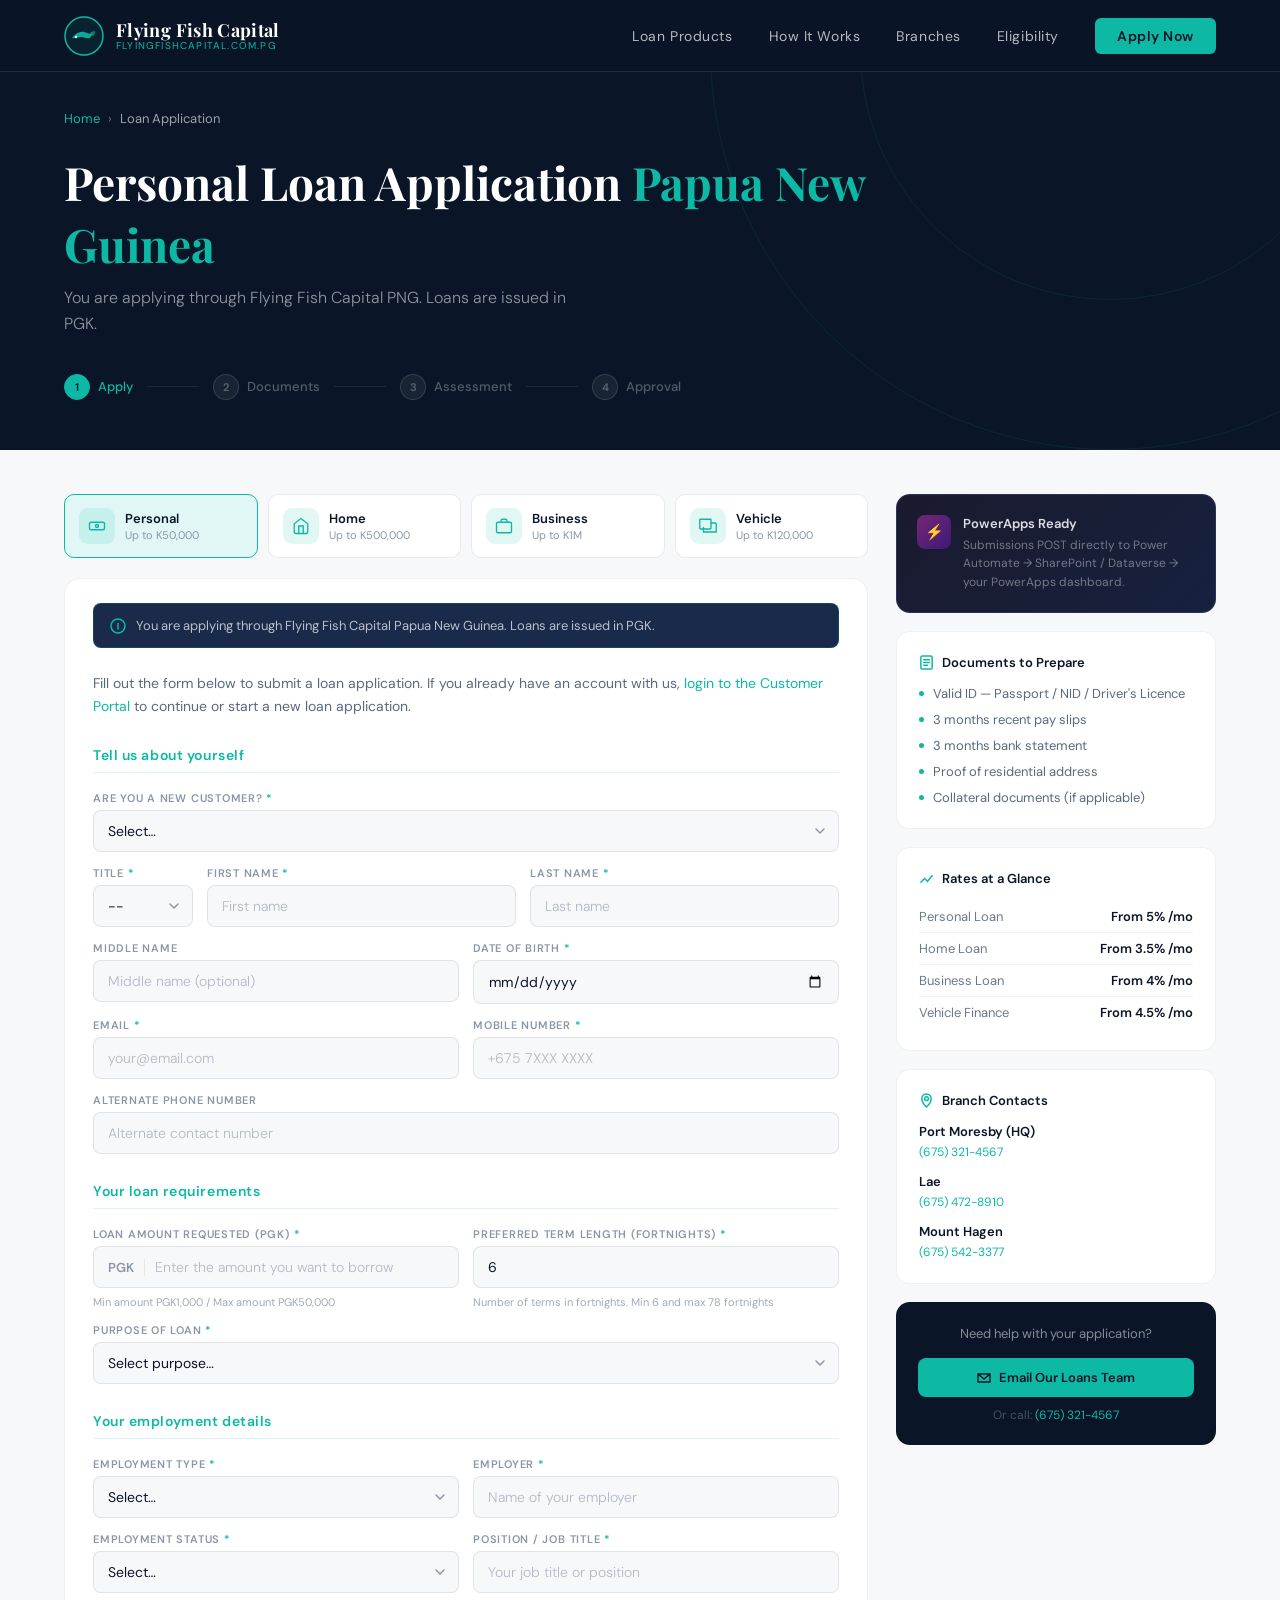
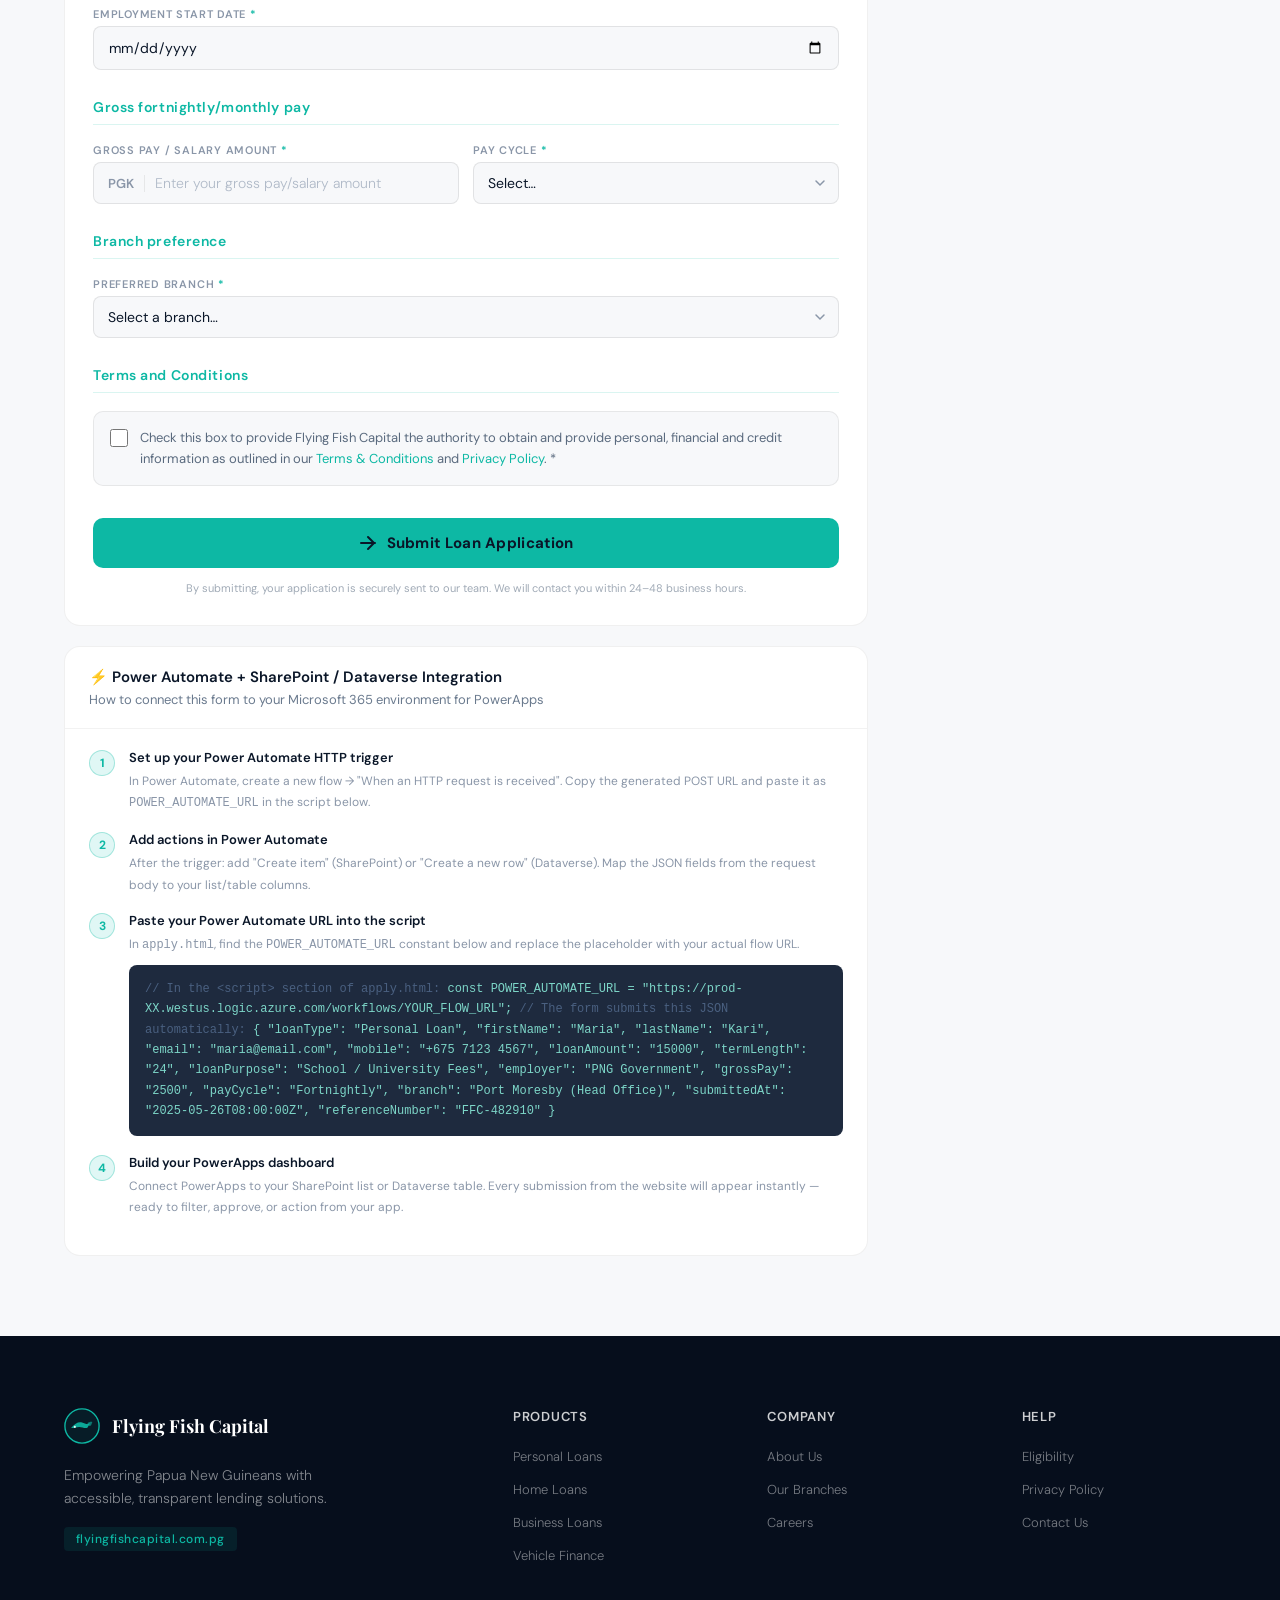
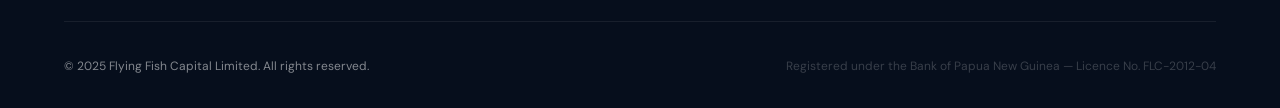
==== apply.html @ 582272f1 "Initial commit" ====
<!DOCTYPE html>
<html lang="en">
<head>
<meta charset="UTF-8">
<meta name="viewport" content="width=device-width, initial-scale=1.0">
<title>Apply for a Loan — Flying Fish Capital</title>
<link rel="preconnect" href="https://fonts.googleapis.com">
<link href="https://fonts.googleapis.com/css2?family=Playfair+Display:wght@400;600;700&family=DM+Sans:wght@300;400;500;600&display=swap" rel="stylesheet">
<link rel="stylesheet" href="styles.css">
<style>
  /* ── APPLY PAGE ── */
  .apply-hero {
    background: var(--navy);
    padding: 110px 5% 50px;
    position: relative; overflow: hidden;
  }
  .apply-hero-circle {
    position: absolute; border-radius: 50%;
    border: 1px solid rgba(13,184,164,0.10);
  }
  .apply-hero-circle:nth-child(1){ width:500px;height:500px;top:-200px;right:-80px; }
  .apply-hero-circle:nth-child(2){ width:800px;height:800px;top:-350px;right:-230px; }
  .apply-hero-inner { position:relative;z-index:2;max-width:860px; }
  .breadcrumb { display:flex;align-items:center;gap:8px;font-size:13px;color:rgba(255,255,255,0.4);margin-bottom:24px; }
  .breadcrumb a { color:var(--teal);text-decoration:none; }
  .apply-hero h1 { font-family:'Playfair Display',serif;font-size:clamp(28px,4vw,46px);font-weight:700;color:#fff;margin-bottom:10px; }
  .apply-hero p  { font-size:16px;font-weight:300;color:rgba(255,255,255,0.55);max-width:520px;line-height:1.65; }

  /* progress bar */
  .progress-bar { display:flex;align-items:center;margin-top:36px;gap:0; }
  .pb-step { display:flex;align-items:center;gap:8px;font-size:13px;font-weight:500;color:rgba(255,255,255,0.3); }
  .pb-step.active { color:var(--teal); }
  .pb-step.done   { color:rgba(255,255,255,0.5); }
  .pb-num { width:26px;height:26px;border-radius:50%;background:rgba(255,255,255,0.06);border:1px solid rgba(255,255,255,0.12);display:flex;align-items:center;justify-content:center;font-size:11px;font-weight:600; }
  .pb-step.active .pb-num { background:var(--teal);border-color:var(--teal);color:var(--navy); }
  .pb-step.done   .pb-num { background:rgba(13,184,164,0.15);border-color:rgba(13,184,164,0.3);color:var(--teal); }
  .pb-line { flex:1;height:1px;background:rgba(255,255,255,0.08);margin:0 14px;max-width:52px; }

  /* ── LAYOUT ── */
  .apply-wrap {
    background:var(--off-white);
    padding:44px 5% 80px;
    display:grid;
    grid-template-columns:1fr 320px;
    gap:28px;
    align-items:start;
  }

  /* ── LOAN TYPE TABS ── */
  .loan-tabs { display:grid;grid-template-columns:repeat(4,1fr);gap:10px;margin-bottom:20px; }
  .loan-tab {
    display:flex;align-items:center;gap:10px;padding:13px 14px;border-radius:10px;
    border:1.5px solid rgba(0,0,0,0.08);background:#fff;cursor:pointer;
    transition:border-color .2s,background .2s;font-family:inherit;text-align:left;
  }
  .loan-tab:hover { border-color:var(--teal);background:var(--teal-pale); }
  .loan-tab.active { border-color:var(--teal);background:var(--teal-pale); }
  .tab-icon { width:36px;height:36px;border-radius:9px;background:rgba(13,184,164,0.12);display:flex;align-items:center;justify-content:center;flex-shrink:0; }
  .tab-icon svg { width:18px;height:18px;color:var(--teal); }
  .tab-label { font-size:13px;font-weight:600;color:var(--navy);display:block; }
  .tab-sub   { font-size:11px;color:#8a96a8;display:block;margin-top:1px; }

  /* ── FORM CARD ── */
  .form-card {
    background:#fff;border-radius:16px;
    border:1px solid rgba(0,0,0,0.06);
    overflow:hidden;
  }

  .info-banner {
    display:flex;align-items:center;gap:10px;
    background:#1a2a4a;
    border:1px solid rgba(13,184,164,0.2);
    border-radius:8px;
    padding:12px 16px;
    font-size:13px;color:rgba(255,255,255,0.7);
    margin:24px 28px 0;
    line-height:1.5;
  }
  .info-banner svg { color:var(--teal);flex-shrink:0;width:16px;height:16px; }

  .form-body { padding:24px 28px 32px; }
  .form-intro { font-size:14px;color:#5a6a7e;line-height:1.65;margin-bottom:28px; }
  .form-intro a { color:var(--teal);text-decoration:none; }

  /* Section headings */
  .form-section-title {
    font-size:14px;font-weight:600;color:var(--teal);
    letter-spacing:0.04em;margin-bottom:18px;padding-bottom:8px;
    border-bottom:1px solid rgba(13,184,164,0.15);
  }

  /* Grid rows */
  .form-row { display:grid;gap:14px;margin-bottom:14px; }
  .col-1 { grid-template-columns:1fr; }
  .col-2 { grid-template-columns:1fr 1fr; }
  .col-3 { grid-template-columns:100px 1fr 1fr; }
  .col-2-1 { grid-template-columns:2fr 1fr; }
  .col-1-2 { grid-template-columns:1fr 2fr; }

  /* Fields */
  .field { display:flex;flex-direction:column;gap:5px; }
  .field label {
    font-size:11px;font-weight:600;color:#8a96a8;
    text-transform:uppercase;letter-spacing:0.07em;
  }
  .field label .req { color:var(--teal); }

  .field input,
  .field select,
  .field textarea {
    font-family:'DM Sans',sans-serif;
    font-size:14px;font-weight:400;color:var(--navy);
    background:#f7f8fa;
    border:1.5px solid rgba(0,0,0,0.09);
    border-radius:8px;
    padding:11px 14px;
    outline:none;
    transition:border-color .2s,background .2s;
    width:100%;
    -webkit-appearance:none;appearance:none;
  }
  .field select {
    background-image:url("data:image/svg+xml,%3Csvg xmlns='http://www.w3.org/2000/svg' width='12' height='12' viewBox='0 0 12 12'%3E%3Cpath d='M2 4l4 4 4-4' stroke='%238a96a8' stroke-width='1.5' fill='none' stroke-linecap='round'/%3E%3C/svg%3E");
    background-repeat:no-repeat;background-position:right 12px center;
    padding-right:32px;
  }
  .field input:focus,
  .field select:focus,
  .field textarea:focus {
    border-color:var(--teal);
    background:#fff;
    box-shadow:0 0 0 3px rgba(13,184,164,0.08);
  }
  .field input::placeholder,
  .field textarea::placeholder { color:#b0bac8;font-weight:300; }
  .field .hint { font-size:11px;color:#a0aab6;margin-top:2px; }

  /* currency prefix */
  .input-prefix {
    display:flex;align-items:center;
    background:#f7f8fa;border:1.5px solid rgba(0,0,0,0.09);border-radius:8px;overflow:hidden;
    transition:border-color .2s;
  }
  .input-prefix:focus-within { border-color:var(--teal);background:#fff;box-shadow:0 0 0 3px rgba(13,184,184,0.08); }
  .prefix-label { padding:0 10px 0 14px;font-size:13px;font-weight:600;color:#8a96a8;white-space:nowrap;border-right:1px solid rgba(0,0,0,0.07); }
  .input-prefix input { border:none;background:transparent;box-shadow:none;padding-left:10px; }
  .input-prefix input:focus { box-shadow:none;background:transparent; }

  /* Checkbox */
  .checkbox-row {
    display:flex;align-items:flex-start;gap:12px;
    padding:16px;background:#f7f8fa;border-radius:10px;
    border:1.5px solid rgba(0,0,0,0.07);
    margin-top:6px;cursor:pointer;
  }
  .checkbox-row input[type=checkbox] {
    width:18px;height:18px;flex-shrink:0;margin-top:1px;
    accent-color:var(--teal);cursor:pointer;
  }
  .checkbox-row span { font-size:13px;color:#5a6a7e;line-height:1.55; }
  .checkbox-row a { color:var(--teal);text-decoration:none; }

  /* Submit */
  .form-footer { padding:0 28px 28px; }
  .submit-btn {
    width:100%;padding:15px;
    background:var(--teal);color:var(--navy);
    font-family:'DM Sans',sans-serif;font-size:15px;font-weight:700;
    border:none;border-radius:10px;cursor:pointer;
    display:flex;align-items:center;justify-content:center;gap:10px;
    transition:background .2s,transform .15s;
    letter-spacing:0.02em;
  }
  .submit-btn:hover { background:var(--teal-light);transform:translateY(-1px); }
  .submit-btn svg { width:18px;height:18px; }
  .submit-btn:disabled { opacity:0.6;cursor:not-allowed;transform:none; }

  .submit-note { font-size:11px;color:#a0aab6;text-align:center;margin-top:12px;line-height:1.55; }

  /* ── SUCCESS STATE ── */
  .success-state {
    display:none;
    padding:56px 28px;
    text-align:center;
  }
  .success-icon {
    width:72px;height:72px;border-radius:50%;
    background:var(--teal-pale);border:2px solid var(--teal);
    display:flex;align-items:center;justify-content:center;
    margin:0 auto 24px;
  }
  .success-icon svg { width:32px;height:32px;color:var(--teal); }
  .success-state h3 { font-family:'Playfair Display',serif;font-size:26px;font-weight:700;color:var(--navy);margin-bottom:12px; }
  .success-state p  { font-size:15px;color:#6a7a8e;line-height:1.65;max-width:400px;margin:0 auto 28px; }
  .success-ref { background:var(--off-white);border-radius:10px;padding:14px 20px;font-size:13px;color:#5a6a7e;margin-bottom:28px; }
  .success-ref strong { color:var(--navy); }

  /* ── LOADING OVERLAY ── */
  .loading-overlay {
    display:none;position:fixed;inset:0;
    background:rgba(10,22,40,0.6);
    z-index:999;
    align-items:center;justify-content:center;
    flex-direction:column;gap:16px;
  }
  .loading-overlay.active { display:flex; }
  .spinner {
    width:48px;height:48px;border-radius:50%;
    border:3px solid rgba(255,255,255,0.1);
    border-top-color:var(--teal);
    animation:spin .8s linear infinite;
  }
  @keyframes spin { to { transform:rotate(360deg); } }
  .loading-overlay p { color:#fff;font-size:15px;font-weight:400; }

  /* ── SIDEBAR ── */
  .sidebar { display:flex;flex-direction:column;gap:18px; }
  .sc { background:#fff;border-radius:14px;padding:22px;border:1px solid rgba(0,0,0,0.06); }
  .sc h3 { font-size:13px;font-weight:600;color:var(--navy);margin-bottom:14px;display:flex;align-items:center;gap:8px; }
  .sc h3 svg { width:15px;height:15px;color:var(--teal); }
  .sc ul { list-style:none;display:flex;flex-direction:column;gap:9px; }
  .sc ul li { display:flex;align-items:center;gap:9px;font-size:13px;color:#5a6a7e; }
  .sc ul li::before { content:'';width:5px;height:5px;border-radius:50%;background:var(--teal);flex-shrink:0; }
  .rate-row { display:flex;justify-content:space-between;align-items:center;padding:7px 0;border-bottom:1px solid rgba(0,0,0,0.05);font-size:13px; }
  .rate-row:last-child { border-bottom:none; }
  .rate-row span:first-child { color:#6a7a8e; }
  .rate-row span:last-child  { font-weight:600;color:var(--navy); }
  .pa-box { background:linear-gradient(135deg,#1a1a2e,#16213e);border:1px solid rgba(98,100,167,0.3);border-radius:14px;padding:20px;display:flex;gap:12px;align-items:flex-start; }
  .pa-icon { width:34px;height:34px;border-radius:8px;background:linear-gradient(135deg,#742774,#3d1a78);display:flex;align-items:center;justify-content:center;font-size:15px;flex-shrink:0; }
  .pa-box h4 { font-size:13px;font-weight:600;color:rgba(255,255,255,0.85);margin-bottom:4px; }
  .pa-box p  { font-size:12px;color:rgba(255,255,255,0.4);line-height:1.55; }
  .sc-cta { background:var(--navy);border-radius:14px;padding:22px;text-align:center; }
  .sc-cta p { font-size:13px;color:rgba(255,255,255,0.5);line-height:1.6;margin-bottom:14px; }
  .sc-cta a.btn { display:flex;align-items:center;justify-content:center;gap:8px;background:var(--teal);color:var(--navy);font-size:13px;font-weight:600;padding:11px 20px;border-radius:8px;text-decoration:none;transition:background .2s; }
  .sc-cta a.btn:hover { background:var(--teal-light); }
  .sc-cta small { font-size:12px;color:rgba(255,255,255,0.25);margin-top:10px;display:block; }
  .sc-cta small a { color:var(--teal);text-decoration:none; }

  /* ── INTEGRATION DOCS ── */
  .integration-card {
    background:#fff;border-radius:16px;border:1px solid rgba(0,0,0,0.06);
    margin-top:20px;overflow:hidden;
  }
  .integration-header { padding:20px 24px;border-bottom:1px solid rgba(0,0,0,0.05); }
  .integration-header h3 { font-size:15px;font-weight:600;color:var(--navy);margin-bottom:4px; }
  .integration-header p  { font-size:13px;color:#6a7a8e; }
  .integration-body { padding:20px 24px; }
  .integration-step { display:flex;gap:14px;margin-bottom:18px;align-items:flex-start; }
  .int-num { width:26px;height:26px;border-radius:50%;background:var(--teal-pale);border:1px solid rgba(13,184,164,0.3);display:flex;align-items:center;justify-content:center;font-size:12px;font-weight:700;color:var(--teal);flex-shrink:0;margin-top:1px; }
  .int-text strong { font-size:13px;font-weight:600;color:var(--navy);display:block;margin-bottom:3px; }
  .int-text span  { font-size:12px;color:#8a96a8;line-height:1.55; }
  .code-block { background:#1e2a3e;border-radius:8px;padding:14px 16px;font-family:monospace;font-size:12px;color:#7dd6c8;margin-top:10px;line-height:1.7;overflow-x:auto; }
  .code-block .comment { color:#4a6080; }

  @media(max-width:960px){
    .apply-wrap { grid-template-columns:1fr; }
    .loan-tabs { grid-template-columns:repeat(2,1fr); }
  }
  @media(max-width:600px){
    .loan-tabs { grid-template-columns:1fr 1fr; }
    .col-2,.col-3,.col-2-1,.col-1-2 { grid-template-columns:1fr; }
    .form-body { padding:20px 16px 24px; }
    .form-footer { padding:0 16px 20px; }
    .info-banner { margin:16px 16px 0; }
  }
</style>
</head>
<body>

<!-- NAV -->
<nav>
  <a href="index.html" class="nav-logo">
    <div class="logo-icon">
      <svg viewBox="0 0 40 40" fill="none">
        <circle cx="20" cy="20" r="19" stroke="#0db8a4" stroke-width="1.5" fill="rgba(13,184,164,0.08)"/>
        <path d="M8 22c4-5 8-7 12-6 3 .8 6 3 9 1l-3 5c-3 1-6-1-9-1-4 0-7 2-9 1z" fill="#0db8a4" opacity="0.9"/>
        <path d="M26 17c1.5-1.5 4-2 5.5-1.5l-1.5 4L28 20l-2-3z" fill="#0db8a4" opacity="0.6"/>
        <circle cx="12" cy="21" r="1.2" fill="white" opacity="0.9"/>
      </svg>
    </div>
    <div class="logo-text">
      <span class="logo-name">Flying Fish Capital</span>
      <span class="logo-tagline">flyingfishcapital.com.pg</span>
    </div>
  </a>
  <ul class="nav-links">
    <li><a href="index.html#products">Loan Products</a></li>
    <li><a href="index.html#how">How It Works</a></li>
    <li><a href="index.html#branches">Branches</a></li>
    <li><a href="index.html#eligibility">Eligibility</a></li>
    <li><a href="apply.html" class="nav-cta">Apply Now</a></li>
  </ul>
</nav>

<!-- HERO -->
<div class="apply-hero">
  <div class="apply-hero-circle"></div>
  <div class="apply-hero-circle"></div>
  <div class="apply-hero-inner">
    <div class="breadcrumb"><a href="index.html">Home</a><span>›</span><span style="color:rgba(255,255,255,0.6)">Loan Application</span></div>
    <h1>Personal Loan Application <span style="color:var(--teal)">Papua New Guinea</span></h1>
    <p>You are applying through Flying Fish Capital PNG. Loans are issued in PGK.</p>
    <div class="progress-bar">
      <div class="pb-step active"><div class="pb-num">1</div>Apply</div>
      <div class="pb-line"></div>
      <div class="pb-step"><div class="pb-num">2</div>Documents</div>
      <div class="pb-line"></div>
      <div class="pb-step"><div class="pb-num">3</div>Assessment</div>
      <div class="pb-line"></div>
      <div class="pb-step"><div class="pb-num">4</div>Approval</div>
    </div>
  </div>
</div>

<!-- BODY -->
<div class="apply-wrap">

  <!-- MAIN COLUMN -->
  <div>

    <!-- Loan Type Tabs -->
    <div class="loan-tabs">
      <button class="loan-tab active" onclick="switchLoan(this,'personal','Personal Loan Application')">
        <div class="tab-icon"><svg viewBox="0 0 24 24" fill="none" stroke="currentColor" stroke-width="1.8" stroke-linecap="round"><path d="M20 7H4a2 2 0 00-2 2v6a2 2 0 002 2h16a2 2 0 002-2V9a2 2 0 00-2-2z"/><circle cx="12" cy="12" r="2"/></svg></div>
        <div><span class="tab-label">Personal</span><span class="tab-sub">Up to K50,000</span></div>
      </button>
      <button class="loan-tab" onclick="switchLoan(this,'home','Home Loan Application')">
        <div class="tab-icon"><svg viewBox="0 0 24 24" fill="none" stroke="currentColor" stroke-width="1.8" stroke-linecap="round"><path d="M3 9l9-7 9 7v11a2 2 0 01-2 2H5a2 2 0 01-2-2V9z"/><polyline points="9 22 9 12 15 12 15 22"/></svg></div>
        <div><span class="tab-label">Home</span><span class="tab-sub">Up to K500,000</span></div>
      </button>
      <button class="loan-tab" onclick="switchLoan(this,'business','Business Loan Application')">
        <div class="tab-icon"><svg viewBox="0 0 24 24" fill="none" stroke="currentColor" stroke-width="1.8" stroke-linecap="round"><rect x="2" y="7" width="20" height="14" rx="2"/><path d="M16 7V5a2 2 0 00-2-2h-4a2 2 0 00-2 2v2"/></svg></div>
        <div><span class="tab-label">Business</span><span class="tab-sub">Up to K1M</span></div>
      </button>
      <button class="loan-tab" onclick="switchLoan(this,'vehicle','Vehicle Finance Application')">
        <div class="tab-icon"><svg viewBox="0 0 24 24" fill="none" stroke="currentColor" stroke-width="1.8" stroke-linecap="round"><rect x="1" y="3" width="15" height="13" rx="1"/><path d="M16 8h6l1 1v11H6v-6"/></svg></div>
        <div><span class="tab-label">Vehicle</span><span class="tab-sub">Up to K120,000</span></div>
      </button>
    </div>

    <!-- FORM CARD -->
    <div class="form-card">

      <!-- Info banner -->
      <div class="info-banner">
        <svg viewBox="0 0 16 16" fill="none" stroke="currentColor" stroke-width="1.5" stroke-linecap="round"><circle cx="8" cy="8" r="7"/><path d="M8 7v4M8 5.5v.5"/></svg>
        You are applying through Flying Fish Capital Papua New Guinea. Loans are issued in PGK.
      </div>

      <!-- FORM -->
      <form id="loanForm" novalidate>
        <input type="hidden" id="loanType" value="Personal Loan">

        <div class="form-body">
          <p class="form-intro">
            Fill out the form below to submit a loan application. If you already have an account with us, 
            <a href="#">login to the Customer Portal</a> to continue or start a new loan application.
          </p>

          <!-- SECTION 1: About You -->
          <div class="form-section-title">Tell us about yourself</div>

          <div class="form-row col-1" style="margin-bottom:14px">
            <div class="field">
              <label>Are you a new customer? <span class="req">*</span></label>
              <select id="customerType" required>
                <option value="">Select…</option>
                <option>Yes, I am a new customer</option>
                <option>No, I am an existing customer</option>
              </select>
            </div>
          </div>

          <div class="form-row col-3">
            <div class="field">
              <label>Title <span class="req">*</span></label>
              <select id="title" required>
                <option value="">--</option>
                <option>Mr</option><option>Mrs</option><option>Ms</option><option>Dr</option>
              </select>
            </div>
            <div class="field">
              <label>First Name <span class="req">*</span></label>
              <input type="text" id="firstName" placeholder="First name" required>
            </div>
            <div class="field">
              <label>Last Name <span class="req">*</span></label>
              <input type="text" id="lastName" placeholder="Last name" required>
            </div>
          </div>

          <div class="form-row col-2">
            <div class="field">
              <label>Middle Name</label>
              <input type="text" id="middleName" placeholder="Middle name (optional)">
            </div>
            <div class="field">
              <label>Date of Birth <span class="req">*</span></label>
              <input type="date" id="dob" required>
            </div>
          </div>

          <div class="form-row col-2">
            <div class="field">
              <label>Email <span class="req">*</span></label>
              <input type="email" id="email" placeholder="your@email.com" required>
            </div>
            <div class="field">
              <label>Mobile Number <span class="req">*</span></label>
              <input type="tel" id="mobile" placeholder="+675 7XXX XXXX" required>
            </div>
          </div>

          <div class="form-row col-1">
            <div class="field">
              <label>Alternate Phone Number</label>
              <input type="tel" id="altPhone" placeholder="Alternate contact number">
            </div>
          </div>

          <!-- SECTION 2: Loan Requirements -->
          <div class="form-section-title" style="margin-top:28px">Your loan requirements</div>

          <div class="form-row col-2">
            <div class="field">
              <label>Loan Amount Requested (PGK) <span class="req">*</span></label>
              <div class="input-prefix">
                <span class="prefix-label">PGK</span>
                <input type="number" id="loanAmount" placeholder="Enter the amount you want to borrow" required min="1000" max="50000">
              </div>
              <span class="hint" id="amountHint">Min amount PGK1,000 / Max amount PGK50,000</span>
            </div>
            <div class="field">
              <label>Preferred Term Length (Fortnights) <span class="req">*</span></label>
              <input type="number" id="termLength" placeholder="6" value="6" required min="6" max="78">
              <span class="hint">Number of terms in fortnights. Min 6 and max 78 fortnights</span>
            </div>
          </div>

          <div class="form-row col-1">
            <div class="field">
              <label>Purpose of Loan <span class="req">*</span></label>
              <select id="loanPurpose" required>
                <option value="">Select purpose…</option>
                <option>School / University Fees</option>
                <option>Medical Expenses</option>
                <option>Home Improvements / Renovation</option>
                <option>Debt Consolidation</option>
                <option>Vehicle Purchase</option>
                <option>Business Investment</option>
                <option>Travel</option>
                <option>Wedding / Family Event</option>
                <option>Other</option>
              </select>
            </div>
          </div>

          <!-- SECTION 3: Employment -->
          <div class="form-section-title" style="margin-top:28px">Your employment details</div>

          <div class="form-row col-2">
            <div class="field">
              <label>Employment Type <span class="req">*</span></label>
              <select id="empType" required>
                <option value="">Select…</option>
                <option>Public Servant / Government</option>
                <option>Private Sector Employee</option>
                <option>Self-Employed</option>
                <option>Casual / Contract</option>
                <option>Retired</option>
                <option>Other</option>
              </select>
            </div>
            <div class="field">
              <label>Employer <span class="req">*</span></label>
              <input type="text" id="employer" placeholder="Name of your employer" required>
            </div>
          </div>

          <div class="form-row col-2">
            <div class="field">
              <label>Employment Status <span class="req">*</span></label>
              <select id="empStatus" required>
                <option value="">Select…</option>
                <option>Full-Time</option>
                <option>Part-Time</option>
                <option>Casual</option>
                <option>Contract</option>
              </select>
            </div>
            <div class="field">
              <label>Position / Job Title <span class="req">*</span></label>
              <input type="text" id="position" placeholder="Your job title or position" required>
            </div>
          </div>

          <div class="form-row col-1">
            <div class="field">
              <label>Employment Start Date <span class="req">*</span></label>
              <input type="date" id="empStartDate" required>
            </div>
          </div>

          <!-- SECTION 4: Income -->
          <div class="form-section-title" style="margin-top:28px">Gross fortnightly/monthly pay</div>

          <div class="form-row col-2">
            <div class="field">
              <label>Gross Pay / Salary Amount <span class="req">*</span></label>
              <div class="input-prefix">
                <span class="prefix-label">PGK</span>
                <input type="number" id="grossPay" placeholder="Enter your gross pay/salary amount" required>
              </div>
            </div>
            <div class="field">
              <label>Pay Cycle <span class="req">*</span></label>
              <select id="payCycle" required>
                <option value="">Select…</option>
                <option>Fortnightly</option>
                <option>Monthly</option>
                <option>Weekly</option>
              </select>
            </div>
          </div>

          <!-- SECTION 5: Branch -->
          <div class="form-section-title" style="margin-top:28px">Branch preference</div>
          <div class="form-row col-1">
            <div class="field">
              <label>Preferred Branch <span class="req">*</span></label>
              <select id="branch" required>
                <option value="">Select a branch…</option>
                <option>Port Moresby (Head Office)</option>
                <option>Lae</option>
                <option>Mount Hagen</option>
              </select>
            </div>
          </div>

          <!-- SECTION 6: T&C -->
          <div class="form-section-title" style="margin-top:28px">Terms and Conditions</div>
          <label class="checkbox-row">
            <input type="checkbox" id="tcCheck" required>
            <span>
              Check this box to provide Flying Fish Capital the authority to obtain and provide personal, 
              financial and credit information as outlined in our <a href="#" onclick="return false">Terms &amp; Conditions</a> 
              and <a href="#" onclick="return false">Privacy Policy</a>. <span class="req">*</span>
            </span>
          </label>
        </div><!-- /form-body -->

        <!-- Error message -->
        <div id="formError" style="display:none;margin:0 28px 16px;padding:12px 16px;background:#fff0f0;border:1px solid #ffbaba;border-radius:8px;font-size:13px;color:#c0392b;"></div>

        <div class="form-footer">
          <button type="submit" class="submit-btn" id="submitBtn">
            <svg viewBox="0 0 18 18" fill="none" stroke="currentColor" stroke-width="2" stroke-linecap="round"><path d="M2 9h14M9 3l6 6-6 6"/></svg>
            Submit Loan Application
          </button>
          <p class="submit-note">By submitting, your application is securely sent to our team. We will contact you within 24–48 business hours.</p>
        </div>

        <!-- Success state -->
        <div class="success-state" id="successState">
          <div class="success-icon">
            <svg viewBox="0 0 32 32" fill="none" stroke="currentColor" stroke-width="2.5" stroke-linecap="round" stroke-linejoin="round"><path d="M5 16l7 7L27 9"/></svg>
          </div>
          <h3>Application Submitted!</h3>
          <p>Thank you. Your loan application has been received and is being reviewed by our team. We will contact you within 24–48 business hours.</p>
          <div class="success-ref">Reference: <strong id="refNumber">FFC-000000</strong></div>
          <a href="index.html" class="btn-primary" style="display:inline-flex;align-items:center;gap:8px;">
            <svg width="16" height="16" viewBox="0 0 16 16" fill="none"><path d="M10 3H3v10h10V8M8 8L13 3M10 3h3v3" stroke="currentColor" stroke-width="1.6" stroke-linecap="round" stroke-linejoin="round"/></svg>
            Return to Homepage
          </a>
        </div>

      </form>
    </div><!-- /form-card -->

    <!-- INTEGRATION DOCS -->
    <div class="integration-card">
      <div class="integration-header">
        <h3>⚡ Power Automate + SharePoint / Dataverse Integration</h3>
        <p>How to connect this form to your Microsoft 365 environment for PowerApps</p>
      </div>
      <div class="integration-body">
        <div class="integration-step">
          <div class="int-num">1</div>
          <div class="int-text">
            <strong>Set up your Power Automate HTTP trigger</strong>
            <span>In Power Automate, create a new flow → "When an HTTP request is received". Copy the generated POST URL and paste it as <code>POWER_AUTOMATE_URL</code> in the script below.</span>
          </div>
        </div>
        <div class="integration-step">
          <div class="int-num">2</div>
          <div class="int-text">
            <strong>Add actions in Power Automate</strong>
            <span>After the trigger: add "Create item" (SharePoint) or "Create a new row" (Dataverse). Map the JSON fields from the request body to your list/table columns.</span>
          </div>
        </div>
        <div class="integration-step">
          <div class="int-num">3</div>
          <div class="int-text">
            <strong>Paste your Power Automate URL into the script</strong>
            <span>In <code>apply.html</code>, find the <code>POWER_AUTOMATE_URL</code> constant below and replace the placeholder with your actual flow URL.</span>
            <div class="code-block">
<span class="comment">// In the &lt;script&gt; section of apply.html:</span>
const POWER_AUTOMATE_URL = 
  "https://prod-XX.westus.logic.azure.com/workflows/YOUR_FLOW_URL";

<span class="comment">// The form submits this JSON automatically:</span>
{
  "loanType": "Personal Loan",
  "firstName": "Maria",
  "lastName": "Kari",
  "email": "maria@email.com",
  "mobile": "+675 7123 4567",
  "loanAmount": "15000",
  "termLength": "24",
  "loanPurpose": "School / University Fees",
  "employer": "PNG Government",
  "grossPay": "2500",
  "payCycle": "Fortnightly",
  "branch": "Port Moresby (Head Office)",
  "submittedAt": "2025-05-26T08:00:00Z",
  "referenceNumber": "FFC-482910"
}
            </div>
          </div>
        </div>
        <div class="integration-step">
          <div class="int-num">4</div>
          <div class="int-text">
            <strong>Build your PowerApps dashboard</strong>
            <span>Connect PowerApps to your SharePoint list or Dataverse table. Every submission from the website will appear instantly — ready to filter, approve, or action from your app.</span>
          </div>
        </div>
      </div>
    </div>

  </div><!-- /main col -->

  <!-- SIDEBAR -->
  <aside class="sidebar">

    <div class="pa-box">
      <div class="pa-icon">⚡</div>
      <div>
        <h4>PowerApps Ready</h4>
        <p>Submissions POST directly to Power Automate → SharePoint / Dataverse → your PowerApps dashboard.</p>
      </div>
    </div>

    <div class="sc">
      <h3><svg viewBox="0 0 16 16" fill="none" stroke="currentColor" stroke-width="1.6" stroke-linecap="round"><rect x="2" y="1" width="12" height="14" rx="1.5"/><path d="M5 5h6M5 8h6M5 11h4"/></svg>Documents to Prepare</h3>
      <ul>
        <li>Valid ID — Passport / NID / Driver's Licence</li>
        <li>3 months recent pay slips</li>
        <li>3 months bank statement</li>
        <li>Proof of residential address</li>
        <li>Collateral documents (if applicable)</li>
      </ul>
    </div>

    <div class="sc">
      <h3><svg viewBox="0 0 16 16" fill="none" stroke="currentColor" stroke-width="1.6" stroke-linecap="round"><path d="M2 12L6 8l3 3 5-6"/></svg>Rates at a Glance</h3>
      <div class="rate-row"><span>Personal Loan</span><span>From 5% /mo</span></div>
      <div class="rate-row"><span>Home Loan</span><span>From 3.5% /mo</span></div>
      <div class="rate-row"><span>Business Loan</span><span>From 4% /mo</span></div>
      <div class="rate-row"><span>Vehicle Finance</span><span>From 4.5% /mo</span></div>
    </div>

    <div class="sc">
      <h3><svg viewBox="0 0 16 16" fill="none" stroke="currentColor" stroke-width="1.6" stroke-linecap="round"><path d="M8 1C5.24 1 3 3.24 3 6c0 4 5 9 5 9s5-5 5-9c0-2.76-2.24-5-5-5z"/><circle cx="8" cy="6" r="2"/></svg>Branch Contacts</h3>
      <div style="display:flex;flex-direction:column;gap:12px;margin-top:4px">
        <div>
          <div style="font-size:13px;font-weight:600;color:var(--navy)">Port Moresby (HQ)</div>
          <a href="tel:+67532145678" style="font-size:12px;color:var(--teal);text-decoration:none">(675) 321-4567</a>
        </div>
        <div>
          <div style="font-size:13px;font-weight:600;color:var(--navy)">Lae</div>
          <a href="tel:+67547289010" style="font-size:12px;color:var(--teal);text-decoration:none">(675) 472-8910</a>
        </div>
        <div>
          <div style="font-size:13px;font-weight:600;color:var(--navy)">Mount Hagen</div>
          <a href="tel:+67554233770" style="font-size:12px;color:var(--teal);text-decoration:none">(675) 542-3377</a>
        </div>
      </div>
    </div>

    <div class="sc-cta">
      <p>Need help with your application?</p>
      <a href="mailto:loans@flyingfishcapital.com.pg" class="btn">
        <svg width="14" height="14" viewBox="0 0 14 14" fill="none"><path d="M1 3l6 5 6-5M1 3h12v8H1V3z" stroke="currentColor" stroke-width="1.4" stroke-linecap="round" stroke-linejoin="round"/></svg>
        Email Our Loans Team
      </a>
      <small>Or call: <a href="tel:+67532145678">(675) 321-4567</a></small>
    </div>

  </aside>

</div><!-- /apply-wrap -->

<!-- LOADING OVERLAY -->
<div class="loading-overlay" id="loadingOverlay">
  <div class="spinner"></div>
  <p>Submitting your application…</p>
</div>

<!-- FOOTER -->
<footer>
  <div class="footer-top">
    <div class="footer-brand">
      <div style="display:flex;align-items:center;gap:12px">
        <svg width="36" height="36" viewBox="0 0 40 40" fill="none">
          <circle cx="20" cy="20" r="19" stroke="#0db8a4" stroke-width="1.5" fill="rgba(13,184,164,0.08)"/>
          <path d="M8 22c4-5 8-7 12-6 3 .8 6 3 9 1l-3 5c-3 1-6-1-9-1-4 0-7 2-9 1z" fill="#0db8a4" opacity="0.9"/>
          <path d="M26 17c1.5-1.5 4-2 5.5-1.5l-1.5 4L28 20l-2-3z" fill="#0db8a4" opacity="0.6"/>
          <circle cx="12" cy="21" r="1.2" fill="white" opacity="0.9"/>
        </svg>
        <span style="font-family:'Playfair Display',serif;font-size:18px;font-weight:700;color:white">Flying Fish Capital</span>
      </div>
      <p style="font-size:14px;font-weight:300;line-height:1.7;margin-top:20px;max-width:280px;color:rgba(255,255,255,0.5)">Empowering Papua New Guineans with accessible, transparent lending solutions.</p>
      <span class="footer-domain">flyingfishcapital.com.pg</span>
    </div>
    <div class="footer-col"><h4>Products</h4><ul><li><a href="index.html#products">Personal Loans</a></li><li><a href="index.html#products">Home Loans</a></li><li><a href="index.html#products">Business Loans</a></li><li><a href="index.html#products">Vehicle Finance</a></li></ul></div>
    <div class="footer-col"><h4>Company</h4><ul><li><a href="#">About Us</a></li><li><a href="index.html#branches">Our Branches</a></li><li><a href="#">Careers</a></li></ul></div>
    <div class="footer-col"><h4>Help</h4><ul><li><a href="index.html#eligibility">Eligibility</a></li><li><a href="#">Privacy Policy</a></li><li><a href="#">Contact Us</a></li></ul></div>
  </div>
  <div class="footer-bottom">
    <p>© 2025 Flying Fish Capital Limited. All rights reserved.</p>
    <p class="footer-reg">Registered under the Bank of Papua New Guinea — Licence No. FLC-2012-04</p>
  </div>
</footer>

<script>
// ════════════════════════════════════════════════════════════
// POWER AUTOMATE INTEGRATION
// Replace this URL with your actual Power Automate HTTP trigger URL
// Steps: Power Automate → New Flow → "When an HTTP request is received"
//        → Copy the POST URL → paste it below
// ════════════════════════════════════════════════════════════
const POWER_AUTOMATE_URL = "YOUR_POWER_AUTOMATE_HTTP_TRIGGER_URL_HERE";

// Loan type switcher
const loanConfig = {
  personal: { title:"Personal Loan Application", max:50000,  hint:"Min amount PGK1,000 / Max amount PGK50,000" },
  home:     { title:"Home Loan Application",     max:500000, hint:"Min amount PGK5,000 / Max amount PGK500,000" },
  business: { title:"Business Loan Application", max:1000000,hint:"Min amount PGK5,000 / Max amount PGK1,000,000" },
  vehicle:  { title:"Vehicle Finance Application",max:120000, hint:"Min amount PGK2,000 / Max amount PGK120,000" }
};

function switchLoan(btn, type, title) {
  document.querySelectorAll('.loan-tab').forEach(b => b.classList.remove('active'));
  btn.classList.add('active');
  document.getElementById('loanType').value = title;
  document.querySelector('.apply-hero h1').innerHTML =
    title + ' <span style="color:var(--teal)">Papua New Guinea</span>';
  const cfg = loanConfig[type];
  document.getElementById('loanAmount').max = cfg.max;
  document.getElementById('amountHint').textContent = cfg.hint;
}

// Reference number generator
function genRef() {
  return 'FFC-' + Math.floor(100000 + Math.random() * 900000);
}

// Form submit
document.getElementById('loanForm').addEventListener('submit', async function(e) {
  e.preventDefault();

  // Clear errors
  const errEl = document.getElementById('formError');
  errEl.style.display = 'none';

  // Basic validation
  const required = ['customerType','title','firstName','lastName','dob','email',
                    'mobile','loanAmount','termLength','loanPurpose',
                    'empType','employer','empStatus','position','empStartDate',
                    'grossPay','payCycle','branch'];
  let missing = false;
  required.forEach(id => {
    const el = document.getElementById(id);
    if (!el.value.trim()) { el.style.borderColor = '#e74c3c'; missing = true; }
    else el.style.borderColor = '';
  });

  if (!document.getElementById('tcCheck').checked) {
    document.querySelector('.checkbox-row').style.borderColor = '#e74c3c';
    missing = true;
  } else {
    document.querySelector('.checkbox-row').style.borderColor = '';
  }

  if (missing) {
    errEl.textContent = 'Please fill in all required fields before submitting.';
    errEl.style.display = 'block';
    errEl.scrollIntoView({ behavior:'smooth', block:'center' });
    return;
  }

  const refNumber = genRef();

  // Build payload — this is what flows into SharePoint / Dataverse
  const payload = {
    referenceNumber:  refNumber,
    loanType:         document.getElementById('loanType').value,
    customerType:     document.getElementById('customerType').value,
    title:            document.getElementById('title').value,
    firstName:        document.getElementById('firstName').value,
    lastName:         document.getElementById('lastName').value,
    middleName:       document.getElementById('middleName').value,
    dateOfBirth:      document.getElementById('dob').value,
    email:            document.getElementById('email').value,
    mobile:           document.getElementById('mobile').value,
    altPhone:         document.getElementById('altPhone').value,
    loanAmount:       document.getElementById('loanAmount').value,
    termFortnights:   document.getElementById('termLength').value,
    loanPurpose:      document.getElementById('loanPurpose').value,
    employmentType:   document.getElementById('empType').value,
    employer:         document.getElementById('employer').value,
    employmentStatus: document.getElementById('empStatus').value,
    position:         document.getElementById('position').value,
    empStartDate:     document.getElementById('empStartDate').value,
    grossPay:         document.getElementById('grossPay').value,
    payCycle:         document.getElementById('payCycle').value,
    branch:           document.getElementById('branch').value,
    status:           "New Application",
    submittedAt:      new Date().toISOString()
  };

  // Show loading
  document.getElementById('loadingOverlay').classList.add('active');
  document.getElementById('submitBtn').disabled = true;

  try {
    // POST to Power Automate (if URL is configured)
    if (POWER_AUTOMATE_URL !== "YOUR_POWER_AUTOMATE_HTTP_TRIGGER_URL_HERE") {
      await fetch(POWER_AUTOMATE_URL, {
        method: 'POST',
        headers: { 'Content-Type': 'application/json' },
        body: JSON.stringify(payload)
      });
    } else {
      // Demo mode — simulate network delay
      await new Promise(r => setTimeout(r, 1800));
      console.log('Demo mode — payload that would be sent:', payload);
    }

    // Show success
    document.getElementById('loadingOverlay').classList.remove('active');
    document.getElementById('refNumber').textContent = refNumber;
    document.getElementById('loanForm').querySelector('.info-banner').style.display = 'none';
    document.getElementById('loanForm').querySelector('.form-body').style.display = 'none';
    document.getElementById('loanForm').querySelector('.form-footer').style.display = 'none';
    document.getElementById('formError').style.display = 'none';
    document.getElementById('successState').style.display = 'block';
    window.scrollTo({ top: 0, behavior: 'smooth' });

  } catch (err) {
    document.getElementById('loadingOverlay').classList.remove('active');
    document.getElementById('submitBtn').disabled = false;
    errEl.textContent = 'There was a problem submitting your application. Please try again or call us directly.';
    errEl.style.display = 'block';
    console.error(err);
  }
});
</script>
</body>
</html>
---- styles.css ----
*, *::before, *::after { box-sizing: border-box; margin: 0; padding: 0; }

:root {
  --navy: #0a1628;
  --navy-mid: #132040;
  --navy-light: #1e3260;
  --teal: #0db8a4;
  --teal-light: #3dd6c4;
  --teal-pale: #e0f7f5;
  --gold: #d4a843;
  --gold-light: #f0c96a;
  --white: #ffffff;
  --off-white: #f7f8fa;
  --text-muted: #8a96a8;
  --text-body: #2e3a4e;
  --border: rgba(255,255,255,0.1);
}

html { scroll-behavior: smooth; }

body {
  font-family: 'DM Sans', sans-serif;
  color: var(--text-body);
  background: var(--white);
  overflow-x: hidden;
}

/* ── NAV ── */
nav {
  position: fixed; top: 0; left: 0; right: 0; z-index: 100;
  display: flex; align-items: center; justify-content: space-between;
  padding: 0 5%;
  height: 72px;
  background: rgba(10, 22, 40, 0.95);
  backdrop-filter: blur(12px);
  border-bottom: 1px solid var(--border);
}

.nav-logo {
  display: flex; align-items: center; gap: 12px;
  text-decoration: none;
}

.logo-icon {
  width: 40px; height: 40px;
  position: relative;
}

.logo-icon svg { width: 100%; height: 100%; }

.logo-text {
  display: flex; flex-direction: column; line-height: 1;
}

.logo-name {
  font-family: 'Playfair Display', serif;
  font-size: 18px; font-weight: 700;
  color: var(--white);
  letter-spacing: 0.02em;
}

.logo-tagline {
  font-size: 10px; font-weight: 400;
  color: var(--teal);
  letter-spacing: 0.12em;
  text-transform: uppercase;
  margin-top: 2px;
}

.nav-links {
  display: flex; align-items: center; gap: 36px;
  list-style: none;
}

.nav-links a {
  font-size: 14px; font-weight: 400;
  color: rgba(255,255,255,0.7);
  text-decoration: none;
  letter-spacing: 0.04em;
  transition: color 0.2s;
}

.nav-links a:hover { color: var(--teal-light); }

.nav-cta {
  background: var(--teal) !important;
  color: var(--navy) !important;
  font-weight: 600 !important;
  padding: 9px 22px;
  border-radius: 6px;
  transition: background 0.2s !important;
}

.nav-cta:hover { background: var(--teal-light) !important; }

.nav-domain {
  font-size: 11px; color: var(--text-muted);
  letter-spacing: 0.06em;
}

/* ── HERO ── */
.hero {
  min-height: 100vh;
  background: var(--navy);
  display: flex; align-items: center;
  padding: 120px 5% 80px;
  position: relative;
  overflow: hidden;
}

.hero-bg {
  position: absolute; inset: 0;
  pointer-events: none;
}

.hero-bg-wave {
  position: absolute; bottom: -2px; left: 0; right: 0;
}

.hero-bg-circle {
  position: absolute;
  border-radius: 50%;
  border: 1px solid rgba(13,184,164,0.12);
}

.hero-bg-circle:nth-child(1) {
  width: 600px; height: 600px;
  top: -200px; right: -100px;
}

.hero-bg-circle:nth-child(2) {
  width: 900px; height: 900px;
  top: -350px; right: -250px;
}

.hero-bg-circle:nth-child(3) {
  width: 1200px; height: 1200px;
  top: -500px; right: -400px;
}

.hero-glow {
  position: absolute;
  width: 500px; height: 500px;
  border-radius: 50%;
  background: radial-gradient(circle, rgba(13,184,164,0.08) 0%, transparent 70%);
  top: -100px; right: 0;
}

.hero-content {
  position: relative; z-index: 2;
  max-width: 620px;
}

.hero-badge {
  display: inline-flex; align-items: center; gap: 8px;
  background: rgba(13,184,164,0.12);
  border: 1px solid rgba(13,184,164,0.3);
  border-radius: 100px;
  padding: 6px 16px;
  font-size: 12px; font-weight: 500;
  color: var(--teal-light);
  letter-spacing: 0.08em;
  text-transform: uppercase;
  margin-bottom: 28px;
}

.hero-badge::before {
  content: '';
  width: 6px; height: 6px;
  border-radius: 50%;
  background: var(--teal);
}

.hero h1 {
  font-family: 'Playfair Display', serif;
  font-size: clamp(38px, 5vw, 64px);
  font-weight: 700;
  color: var(--white);
  line-height: 1.1;
  margin-bottom: 24px;
}

.hero h1 span {
  color: var(--teal);
  display: block;
}

.hero p {
  font-size: 18px; font-weight: 300;
  color: rgba(255,255,255,0.65);
  line-height: 1.7;
  margin-bottom: 44px;
  max-width: 520px;
}

.hero-actions {
  display: flex; align-items: center; gap: 20px;
  flex-wrap: wrap;
}

.btn-primary {
  display: inline-flex; align-items: center; gap: 8px;
  background: var(--teal);
  color: var(--navy);
  font-size: 15px; font-weight: 600;
  padding: 14px 32px;
  border-radius: 8px;
  text-decoration: none;
  letter-spacing: 0.02em;
  transition: background 0.2s, transform 0.15s;
}

.btn-primary:hover {
  background: var(--teal-light);
  transform: translateY(-1px);
}

.btn-outline {
  display: inline-flex; align-items: center; gap: 8px;
  background: transparent;
  color: rgba(255,255,255,0.8);
  font-size: 15px; font-weight: 400;
  padding: 14px 28px;
  border-radius: 8px;
  text-decoration: none;
  border: 1px solid rgba(255,255,255,0.2);
  transition: border-color 0.2s, color 0.2s;
}

.btn-outline:hover {
  border-color: var(--teal);
  color: var(--teal-light);
}

.hero-stats {
  display: grid; grid-template-columns: repeat(3, 1fr);
  gap: 1px;
  background: rgba(255,255,255,0.08);
  border-radius: 12px;
  overflow: hidden;
  margin-top: 60px;
  max-width: 480px;
}

.stat {
  background: rgba(255,255,255,0.04);
  padding: 20px 24px;
  text-align: center;
}

.stat-num {
  font-family: 'Playfair Display', serif;
  font-size: 28px; font-weight: 700;
  color: var(--teal);
  display: block;
}

.stat-label {
  font-size: 11px; font-weight: 400;
  color: rgba(255,255,255,0.45);
  letter-spacing: 0.06em;
  text-transform: uppercase;
  margin-top: 4px;
  display: block;
}

.hero-fish {
  position: absolute;
  right: 5%;
  top: 50%;
  transform: translateY(-50%);
  opacity: 0.08;
  z-index: 1;
}

/* ── SECTION BASE ── */
section { padding: 96px 5%; }

.section-label {
  font-size: 11px; font-weight: 600;
  letter-spacing: 0.14em;
  text-transform: uppercase;
  color: var(--teal);
  margin-bottom: 14px;
}

.section-title {
  font-family: 'Playfair Display', serif;
  font-size: clamp(30px, 3.5vw, 46px);
  font-weight: 700;
  color: var(--navy);
  line-height: 1.15;
  margin-bottom: 18px;
}

.section-sub {
  font-size: 17px; font-weight: 300;
  color: #5a6a7e;
  line-height: 1.7;
  max-width: 580px;
  margin-bottom: 56px;
}

/* ── PRODUCTS ── */
.products { background: var(--off-white); }

.products-grid {
  display: grid;
  grid-template-columns: repeat(auto-fit, minmax(260px, 1fr));
  gap: 24px;
}

.product-card {
  background: var(--white);
  border-radius: 16px;
  padding: 36px 32px;
  border: 1px solid rgba(0,0,0,0.06);
  transition: transform 0.2s, box-shadow 0.2s;
  position: relative;
  overflow: hidden;
}

.product-card:hover {
  transform: translateY(-4px);
  box-shadow: 0 20px 48px rgba(0,0,0,0.1);
}

.product-card.featured {
  background: var(--navy);
  border-color: transparent;
}

.product-card.featured .product-title { color: var(--white); }
.product-card.featured .product-desc { color: rgba(255,255,255,0.55); }
.product-card.featured .product-rate-label { color: rgba(255,255,255,0.4); }
.product-card.featured .product-rate { color: var(--teal); }

.product-card-accent {
  position: absolute; top: 0; right: 0;
  width: 120px; height: 120px;
  border-radius: 0 16px 0 120px;
  background: rgba(13,184,164,0.07);
}

.product-card.featured .product-card-accent {
  background: rgba(13,184,164,0.15);
}

.product-icon {
  width: 48px; height: 48px;
  border-radius: 12px;
  background: var(--teal-pale);
  display: flex; align-items: center; justify-content: center;
  margin-bottom: 24px;
}

.product-card.featured .product-icon {
  background: rgba(13,184,164,0.18);
}

.product-icon svg { width: 24px; height: 24px; color: var(--teal); }

.product-title {
  font-family: 'Playfair Display', serif;
  font-size: 22px; font-weight: 600;
  color: var(--navy);
  margin-bottom: 12px;
}

.product-desc {
  font-size: 14px; font-weight: 300;
  color: #6a7a8e;
  line-height: 1.65;
  margin-bottom: 28px;
}

.product-rate {
  font-family: 'Playfair Display', serif;
  font-size: 32px; font-weight: 700;
  color: var(--navy);
}

.product-rate-label {
  font-size: 12px; font-weight: 400;
  color: var(--text-muted);
  margin-top: 4px;
}

.product-features {
  list-style: none;
  margin-top: 24px;
  display: flex; flex-direction: column; gap: 10px;
}

.product-features li {
  font-size: 13px;
  color: #6a7a8e;
  display: flex; align-items: center; gap: 10px;
}

.product-card.featured .product-features li { color: rgba(255,255,255,0.5); }

.product-features li::before {
  content: '';
  width: 16px; height: 16px;
  border-radius: 50%;
  background: var(--teal-pale);
  flex-shrink: 0;
  background-image: url("data:image/svg+xml,%3Csvg xmlns='http://www.w3.org/2000/svg' viewBox='0 0 16 16' fill='none'%3E%3Cpath d='M3 8l3.5 3.5L13 5' stroke='%230db8a4' stroke-width='1.8' stroke-linecap='round' stroke-linejoin='round'/%3E%3C/svg%3E");
}

/* ── HOW IT WORKS ── */
.process { background: var(--white); }

.steps {
  display: grid;
  grid-template-columns: repeat(auto-fit, minmax(220px, 1fr));
  gap: 0;
  position: relative;
}

.steps::before {
  content: '';
  position: absolute;
  top: 40px; left: 10%; right: 10%;
  height: 1px;
  background: linear-gradient(90deg, transparent, var(--teal), transparent);
  opacity: 0.3;
}

.step {
  text-align: center;
  padding: 0 24px 0;
  position: relative;
}

.step-num {
  width: 80px; height: 80px;
  border-radius: 50%;
  background: var(--teal-pale);
  border: 2px solid var(--teal);
  display: flex; align-items: center; justify-content: center;
  margin: 0 auto 28px;
  font-family: 'Playfair Display', serif;
  font-size: 26px; font-weight: 700;
  color: var(--teal);
  position: relative; z-index: 1;
}

.step-title {
  font-size: 17px; font-weight: 600;
  color: var(--navy);
  margin-bottom: 12px;
}

.step-desc {
  font-size: 14px; font-weight: 300;
  color: #6a7a8e;
  line-height: 1.65;
}

/* ── BRANCHES ── */
.branches { background: var(--navy); }

.branches .section-title { color: var(--white); }
.branches .section-sub { color: rgba(255,255,255,0.5); }
.branches .section-label { color: var(--gold); }

.branches-grid {
  display: grid;
  grid-template-columns: repeat(auto-fit, minmax(280px, 1fr));
  gap: 24px;
}

.branch-card {
  background: rgba(255,255,255,0.04);
  border: 1px solid rgba(255,255,255,0.08);
  border-radius: 16px;
  padding: 36px 32px;
  transition: background 0.2s, border-color 0.2s;
  position: relative;
  overflow: hidden;
}

.branch-card:hover {
  background: rgba(255,255,255,0.07);
  border-color: rgba(13,184,164,0.3);
}

.branch-number {
  position: absolute; top: 20px; right: 24px;
  font-family: 'Playfair Display', serif;
  font-size: 60px; font-weight: 700;
  color: rgba(255,255,255,0.03);
  line-height: 1;
}

.branch-city-tag {
  display: inline-block;
  background: rgba(13,184,164,0.15);
  color: var(--teal);
  font-size: 11px; font-weight: 600;
  letter-spacing: 0.1em; text-transform: uppercase;
  padding: 5px 14px; border-radius: 100px;
  margin-bottom: 20px;
}

.branch-city {
  font-family: 'Playfair Display', serif;
  font-size: 28px; font-weight: 700;
  color: var(--white);
  margin-bottom: 8px;
}

.branch-province {
  font-size: 13px; font-weight: 400;
  color: rgba(255,255,255,0.35);
  margin-bottom: 28px;
  letter-spacing: 0.04em;
}

.branch-detail {
  display: flex; align-items: flex-start; gap: 12px;
  margin-bottom: 16px;
}

.branch-detail-icon {
  width: 32px; height: 32px;
  border-radius: 8px;
  background: rgba(255,255,255,0.06);
  display: flex; align-items: center; justify-content: center;
  flex-shrink: 0;
}

.branch-detail-icon svg { width: 15px; height: 15px; }

.branch-detail-text {
  font-size: 13px; font-weight: 300;
  color: rgba(255,255,255,0.55);
  line-height: 1.5;
}

.branch-detail-text strong {
  display: block;
  font-weight: 500;
  color: rgba(255,255,255,0.8);
  font-size: 13px;
  margin-bottom: 2px;
}

.branch-tag {
  display: inline-block;
  margin-top: 4px;
  padding: 3px 10px;
  border-radius: 4px;
  font-size: 11px; font-weight: 500;
}

.tag-hq {
  background: rgba(212,168,67,0.15);
  color: var(--gold-light);
}

/* ── ELIGIBILITY ── */
.eligibility { background: var(--off-white); }

.elig-grid {
  display: grid;
  grid-template-columns: 1fr 1fr;
  gap: 60px;
  align-items: start;
}

.elig-list {
  list-style: none;
  display: flex; flex-direction: column; gap: 18px;
}

.elig-list li {
  display: flex; align-items: flex-start; gap: 16px;
  font-size: 15px; font-weight: 400;
  color: var(--text-body);
  line-height: 1.5;
}

.elig-icon {
  width: 28px; height: 28px; flex-shrink: 0;
  border-radius: 8px;
  background: var(--teal-pale);
  display: flex; align-items: center; justify-content: center;
}

.elig-icon svg { width: 14px; height: 14px; color: var(--teal); }

.elig-cta-box {
  background: var(--navy);
  border-radius: 20px;
  padding: 48px 40px;
  position: sticky; top: 100px;
}

.elig-cta-box h3 {
  font-family: 'Playfair Display', serif;
  font-size: 28px; font-weight: 700;
  color: var(--white);
  margin-bottom: 16px;
  line-height: 1.2;
}

.elig-cta-box p {
  font-size: 15px; font-weight: 300;
  color: rgba(255,255,255,0.55);
  line-height: 1.65;
  margin-bottom: 32px;
}

.elig-cta-box .btn-primary {
  width: 100%; justify-content: center;
}

.elig-cta-phone {
  display: flex; align-items: center; gap: 10px;
  margin-top: 20px;
  font-size: 14px; color: rgba(255,255,255,0.4);
}

.elig-cta-phone a {
  color: var(--teal);
  font-weight: 500;
  text-decoration: none;
}

/* ── TESTIMONIALS ── */
.testimonials { background: var(--white); }

.testi-grid {
  display: grid;
  grid-template-columns: repeat(auto-fit, minmax(280px, 1fr));
  gap: 24px;
}

.testi-card {
  background: var(--off-white);
  border-radius: 16px;
  padding: 32px 28px;
  border: 1px solid rgba(0,0,0,0.05);
}

.testi-stars {
  display: flex; gap: 4px;
  margin-bottom: 20px;
}

.testi-stars svg { width: 16px; height: 16px; fill: var(--gold); }

.testi-quote {
  font-size: 15px; font-weight: 300;
  color: var(--text-body);
  line-height: 1.7;
  font-style: italic;
  margin-bottom: 24px;
}

.testi-author {
  display: flex; align-items: center; gap: 12px;
}

.testi-avatar {
  width: 40px; height: 40px; border-radius: 50%;
  background: var(--teal-pale);
  display: flex; align-items: center; justify-content: center;
  font-size: 14px; font-weight: 600; color: var(--teal);
  flex-shrink: 0;
}

.testi-name {
  font-size: 14px; font-weight: 600;
  color: var(--navy);
}

.testi-location {
  font-size: 12px; color: var(--text-muted);
  margin-top: 2px;
}

/* ── FOOTER ── */
footer {
  background: #060e1c;
  padding: 72px 5% 36px;
  color: rgba(255,255,255,0.5);
}

.footer-top {
  display: grid;
  grid-template-columns: 2fr 1fr 1fr 1fr;
  gap: 60px;
  padding-bottom: 56px;
  border-bottom: 1px solid rgba(255,255,255,0.07);
  margin-bottom: 36px;
}

.footer-brand p {
  font-size: 14px; font-weight: 300;
  line-height: 1.7;
  margin-top: 20px;
  max-width: 280px;
}

.footer-domain {
  display: inline-block;
  font-size: 12px; font-weight: 500;
  color: var(--teal);
  background: rgba(13,184,164,0.1);
  padding: 4px 12px; border-radius: 4px;
  margin-top: 16px;
  letter-spacing: 0.04em;
}

.footer-col h4 {
  font-size: 13px; font-weight: 600;
  color: rgba(255,255,255,0.8);
  letter-spacing: 0.06em; text-transform: uppercase;
  margin-bottom: 20px;
}

.footer-col ul { list-style: none; display: flex; flex-direction: column; gap: 12px; }

.footer-col ul li a {
  font-size: 13px; font-weight: 300;
  color: rgba(255,255,255,0.45);
  text-decoration: none;
  transition: color 0.2s;
}

.footer-col ul li a:hover { color: var(--teal); }

.footer-bottom {
  display: flex; align-items: center; justify-content: space-between;
  flex-wrap: wrap; gap: 16px;
}

.footer-bottom p { font-size: 12px; }

.footer-reg {
  font-size: 11px;
  color: rgba(255,255,255,0.2);
}

/* ── RESPONSIVE ── */
@media (max-width: 900px) {
  .nav-links { display: none; }
  .hero-fish { display: none; }
  .elig-grid { grid-template-columns: 1fr; }
  .footer-top { grid-template-columns: 1fr 1fr; }
  .steps::before { display: none; }
}

@media (max-width: 600px) {
  .footer-top { grid-template-columns: 1fr; }
  .hero-stats { grid-template-columns: 1fr; }
}
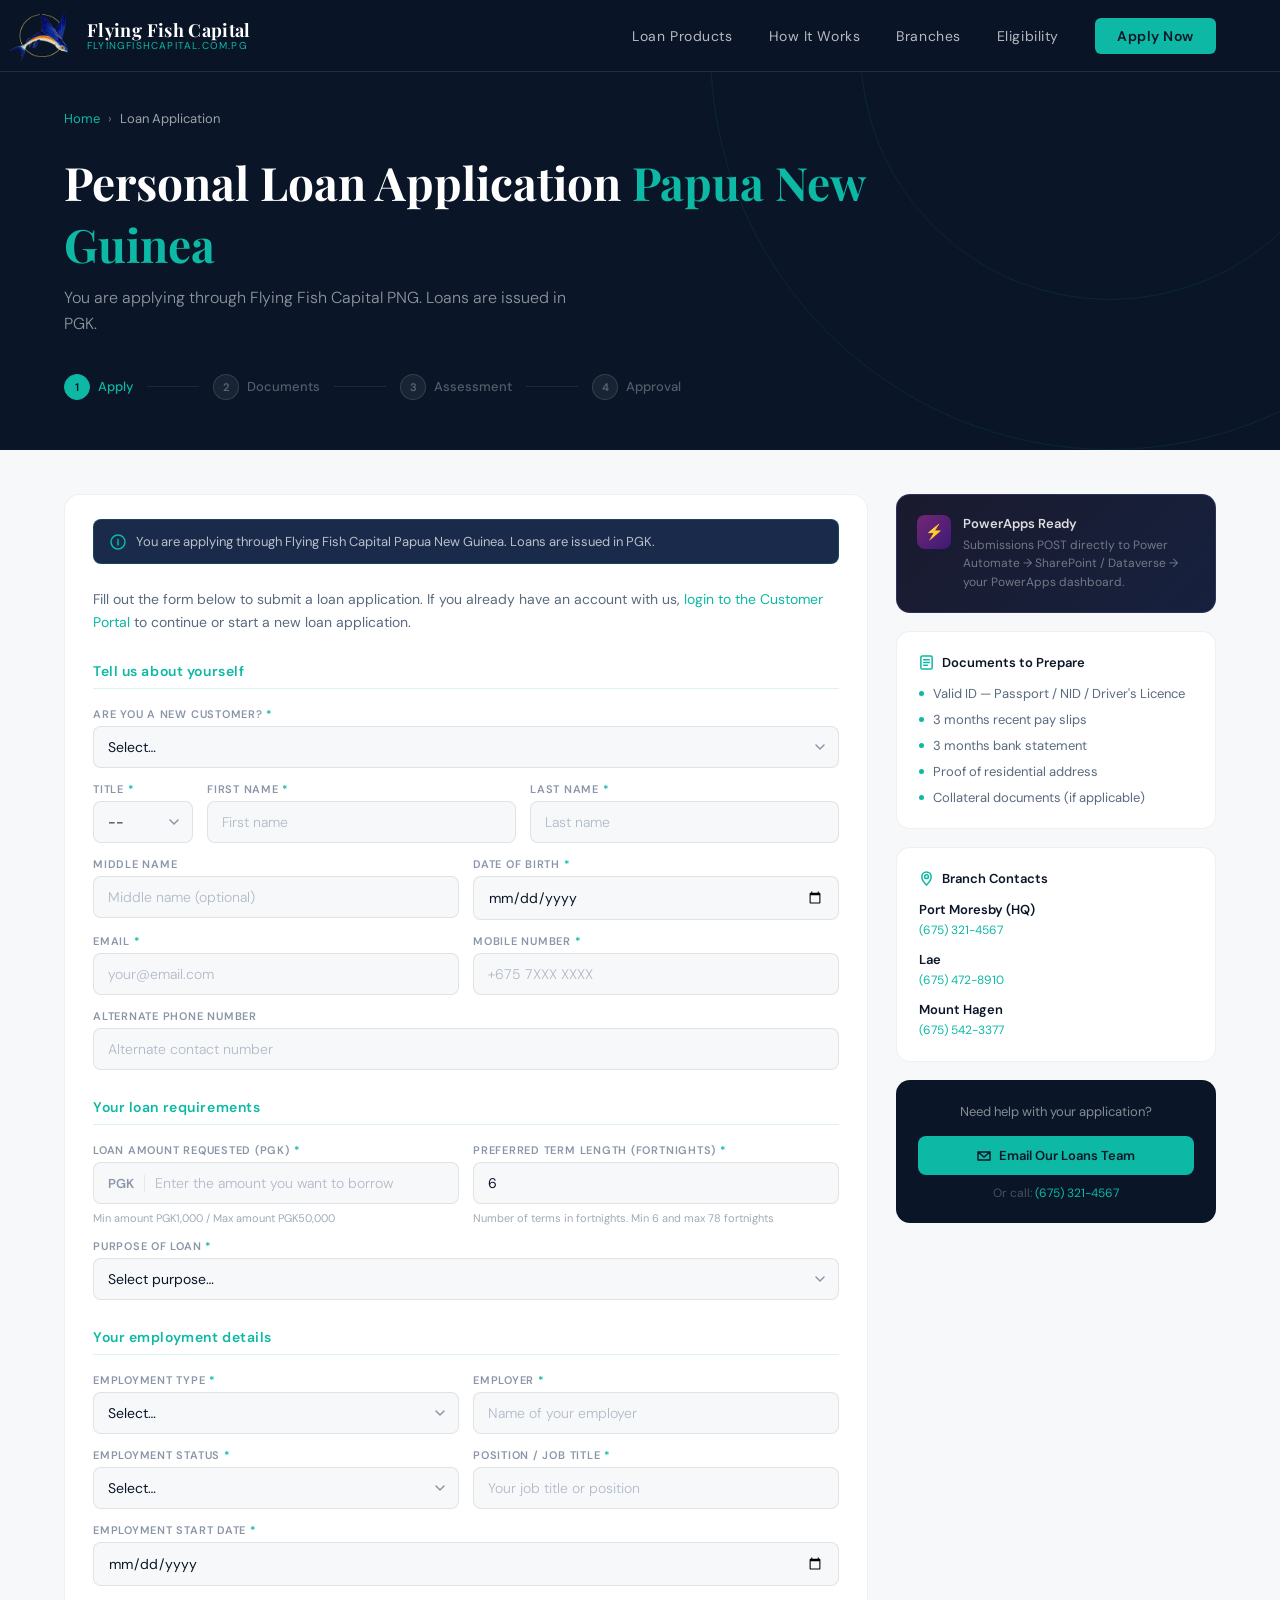
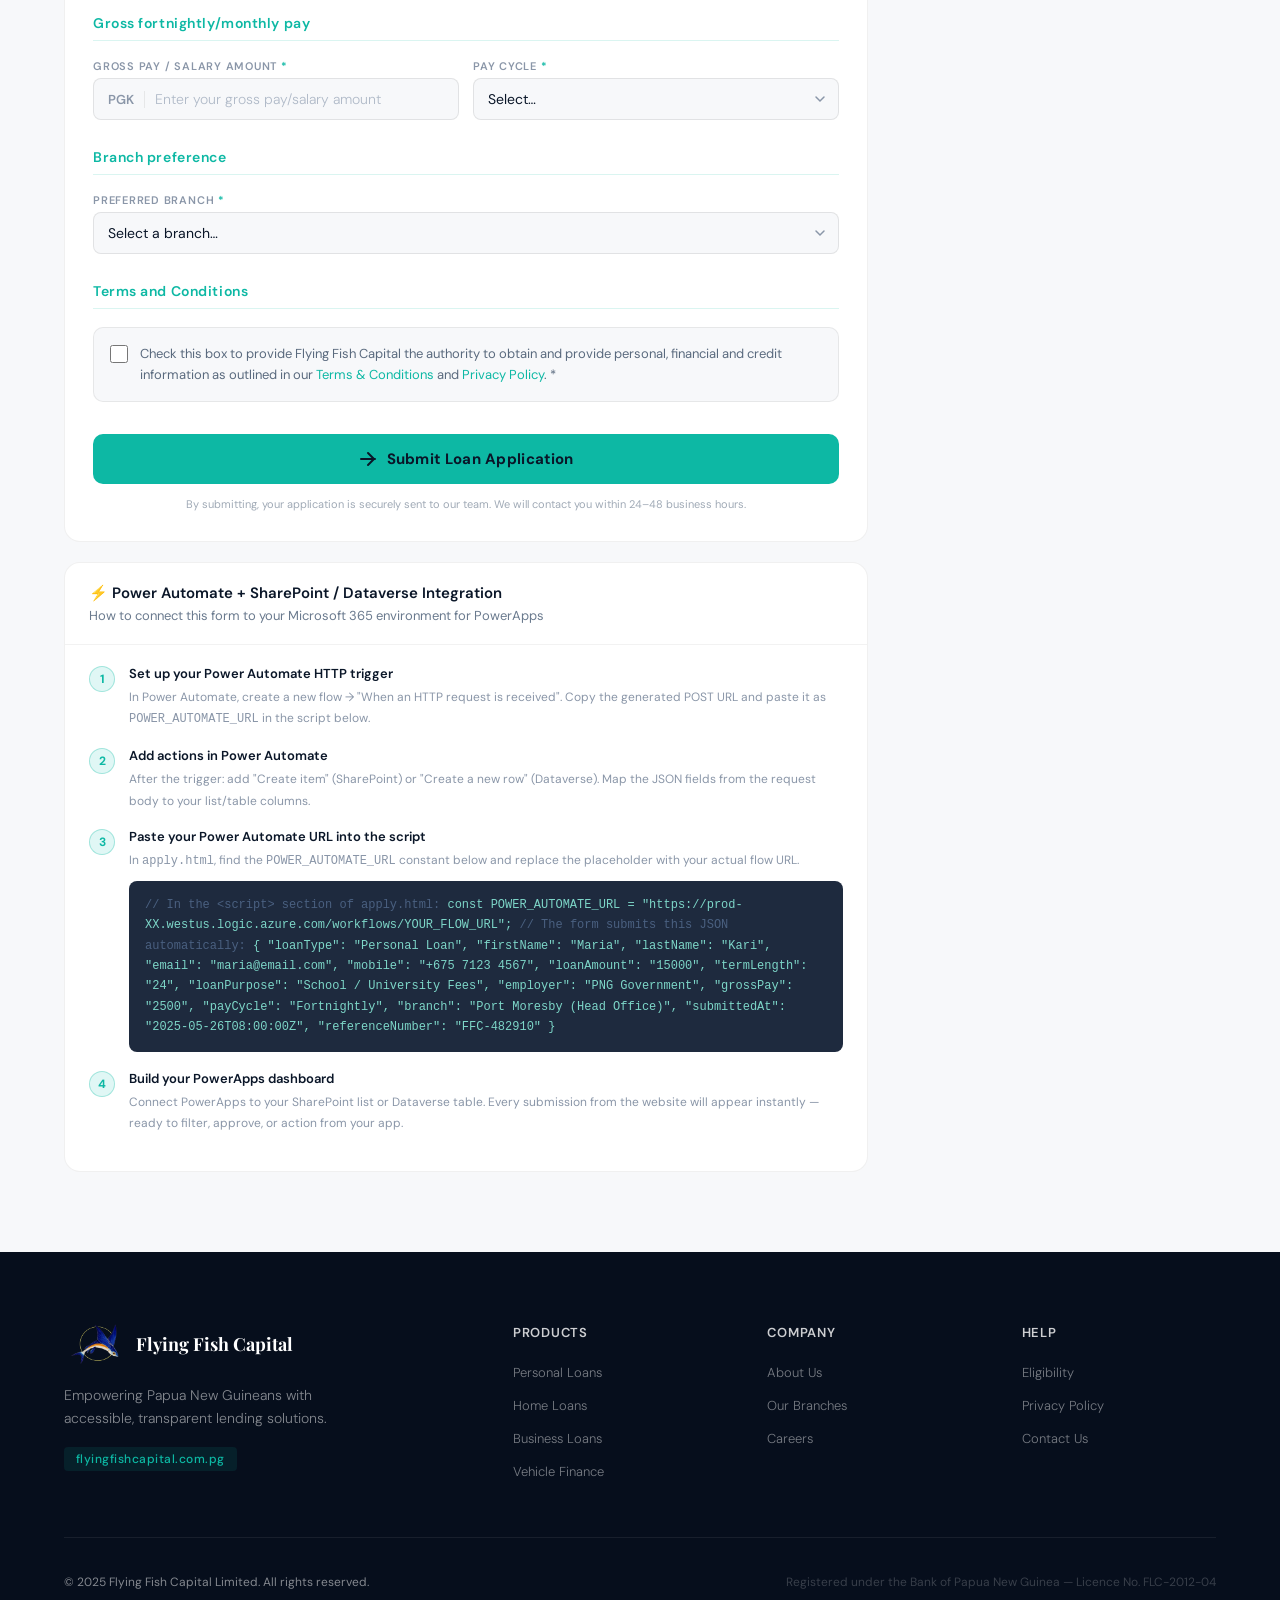
==== commit a0bc2053: "Added image folder and FFC Logo" ====
--- a/apply.html
+++ b/apply.html
@@ -46,19 +46,7 @@
     align-items:start;
   }
 
-  /* ── LOAN TYPE TABS ── */
-  .loan-tabs { display:grid;grid-template-columns:repeat(4,1fr);gap:10px;margin-bottom:20px; }
-  .loan-tab {
-    display:flex;align-items:center;gap:10px;padding:13px 14px;border-radius:10px;
-    border:1.5px solid rgba(0,0,0,0.08);background:#fff;cursor:pointer;
-    transition:border-color .2s,background .2s;font-family:inherit;text-align:left;
-  }
-  .loan-tab:hover { border-color:var(--teal);background:var(--teal-pale); }
-  .loan-tab.active { border-color:var(--teal);background:var(--teal-pale); }
-  .tab-icon { width:36px;height:36px;border-radius:9px;background:rgba(13,184,164,0.12);display:flex;align-items:center;justify-content:center;flex-shrink:0; }
-  .tab-icon svg { width:18px;height:18px;color:var(--teal); }
-  .tab-label { font-size:13px;font-weight:600;color:var(--navy);display:block; }
-  .tab-sub   { font-size:11px;color:#8a96a8;display:block;margin-top:1px; }
+
 
   /* ── FORM CARD ── */
   .form-card {
@@ -255,10 +243,8 @@
 
   @media(max-width:960px){
     .apply-wrap { grid-template-columns:1fr; }
-    .loan-tabs { grid-template-columns:repeat(2,1fr); }
   }
   @media(max-width:600px){
-    .loan-tabs { grid-template-columns:1fr 1fr; }
     .col-2,.col-3,.col-2-1,.col-1-2 { grid-template-columns:1fr; }
     .form-body { padding:20px 16px 24px; }
     .form-footer { padding:0 16px 20px; }
@@ -271,14 +257,7 @@
 <!-- NAV -->
 <nav>
   <a href="index.html" class="nav-logo">
-    <div class="logo-icon">
-      <svg viewBox="0 0 40 40" fill="none">
-        <circle cx="20" cy="20" r="19" stroke="#0db8a4" stroke-width="1.5" fill="rgba(13,184,164,0.08)"/>
-        <path d="M8 22c4-5 8-7 12-6 3 .8 6 3 9 1l-3 5c-3 1-6-1-9-1-4 0-7 2-9 1z" fill="#0db8a4" opacity="0.9"/>
-        <path d="M26 17c1.5-1.5 4-2 5.5-1.5l-1.5 4L28 20l-2-3z" fill="#0db8a4" opacity="0.6"/>
-        <circle cx="12" cy="21" r="1.2" fill="white" opacity="0.9"/>
-      </svg>
-    </div>
+    <img src="images/ffclogo.png" style="height:50px; width:auto;">
     <div class="logo-text">
       <span class="logo-name">Flying Fish Capital</span>
       <span class="logo-tagline">flyingfishcapital.com.pg</span>
@@ -300,6 +279,7 @@
   <div class="apply-hero-inner">
     <div class="breadcrumb"><a href="index.html">Home</a><span>›</span><span style="color:rgba(255,255,255,0.6)">Loan Application</span></div>
     <h1>Personal Loan Application <span style="color:var(--teal)">Papua New Guinea</span></h1>
+
     <p>You are applying through Flying Fish Capital PNG. Loans are issued in PGK.</p>
     <div class="progress-bar">
       <div class="pb-step active"><div class="pb-num">1</div>Apply</div>
@@ -318,26 +298,6 @@
 
   <!-- MAIN COLUMN -->
   <div>
-
-    <!-- Loan Type Tabs -->
-    <div class="loan-tabs">
-      <button class="loan-tab active" onclick="switchLoan(this,'personal','Personal Loan Application')">
-        <div class="tab-icon"><svg viewBox="0 0 24 24" fill="none" stroke="currentColor" stroke-width="1.8" stroke-linecap="round"><path d="M20 7H4a2 2 0 00-2 2v6a2 2 0 002 2h16a2 2 0 002-2V9a2 2 0 00-2-2z"/><circle cx="12" cy="12" r="2"/></svg></div>
-        <div><span class="tab-label">Personal</span><span class="tab-sub">Up to K50,000</span></div>
-      </button>
-      <button class="loan-tab" onclick="switchLoan(this,'home','Home Loan Application')">
-        <div class="tab-icon"><svg viewBox="0 0 24 24" fill="none" stroke="currentColor" stroke-width="1.8" stroke-linecap="round"><path d="M3 9l9-7 9 7v11a2 2 0 01-2 2H5a2 2 0 01-2-2V9z"/><polyline points="9 22 9 12 15 12 15 22"/></svg></div>
-        <div><span class="tab-label">Home</span><span class="tab-sub">Up to K500,000</span></div>
-      </button>
-      <button class="loan-tab" onclick="switchLoan(this,'business','Business Loan Application')">
-        <div class="tab-icon"><svg viewBox="0 0 24 24" fill="none" stroke="currentColor" stroke-width="1.8" stroke-linecap="round"><rect x="2" y="7" width="20" height="14" rx="2"/><path d="M16 7V5a2 2 0 00-2-2h-4a2 2 0 00-2 2v2"/></svg></div>
-        <div><span class="tab-label">Business</span><span class="tab-sub">Up to K1M</span></div>
-      </button>
-      <button class="loan-tab" onclick="switchLoan(this,'vehicle','Vehicle Finance Application')">
-        <div class="tab-icon"><svg viewBox="0 0 24 24" fill="none" stroke="currentColor" stroke-width="1.8" stroke-linecap="round"><rect x="1" y="3" width="15" height="13" rx="1"/><path d="M16 8h6l1 1v11H6v-6"/></svg></div>
-        <div><span class="tab-label">Vehicle</span><span class="tab-sub">Up to K120,000</span></div>
-      </button>
-    </div>
 
     <!-- FORM CARD -->
     <div class="form-card">
@@ -663,13 +623,6 @@
       </ul>
     </div>
 
-    <div class="sc">
-      <h3><svg viewBox="0 0 16 16" fill="none" stroke="currentColor" stroke-width="1.6" stroke-linecap="round"><path d="M2 12L6 8l3 3 5-6"/></svg>Rates at a Glance</h3>
-      <div class="rate-row"><span>Personal Loan</span><span>From 5% /mo</span></div>
-      <div class="rate-row"><span>Home Loan</span><span>From 3.5% /mo</span></div>
-      <div class="rate-row"><span>Business Loan</span><span>From 4% /mo</span></div>
-      <div class="rate-row"><span>Vehicle Finance</span><span>From 4.5% /mo</span></div>
-    </div>
 
     <div class="sc">
       <h3><svg viewBox="0 0 16 16" fill="none" stroke="currentColor" stroke-width="1.6" stroke-linecap="round"><path d="M8 1C5.24 1 3 3.24 3 6c0 4 5 9 5 9s5-5 5-9c0-2.76-2.24-5-5-5z"/><circle cx="8" cy="6" r="2"/></svg>Branch Contacts</h3>
@@ -713,12 +666,7 @@
   <div class="footer-top">
     <div class="footer-brand">
       <div style="display:flex;align-items:center;gap:12px">
-        <svg width="36" height="36" viewBox="0 0 40 40" fill="none">
-          <circle cx="20" cy="20" r="19" stroke="#0db8a4" stroke-width="1.5" fill="rgba(13,184,164,0.08)"/>
-          <path d="M8 22c4-5 8-7 12-6 3 .8 6 3 9 1l-3 5c-3 1-6-1-9-1-4 0-7 2-9 1z" fill="#0db8a4" opacity="0.9"/>
-          <path d="M26 17c1.5-1.5 4-2 5.5-1.5l-1.5 4L28 20l-2-3z" fill="#0db8a4" opacity="0.6"/>
-          <circle cx="12" cy="21" r="1.2" fill="white" opacity="0.9"/>
-        </svg>
+        <img src="images/ffclogo.png" style="height:40px;width:auto;">
         <span style="font-family:'Playfair Display',serif;font-size:18px;font-weight:700;color:white">Flying Fish Capital</span>
       </div>
       <p style="font-size:14px;font-weight:300;line-height:1.7;margin-top:20px;max-width:280px;color:rgba(255,255,255,0.5)">Empowering Papua New Guineans with accessible, transparent lending solutions.</p>
@@ -742,25 +690,6 @@
 //        → Copy the POST URL → paste it below
 // ════════════════════════════════════════════════════════════
 const POWER_AUTOMATE_URL = "YOUR_POWER_AUTOMATE_HTTP_TRIGGER_URL_HERE";
-
-// Loan type switcher
-const loanConfig = {
-  personal: { title:"Personal Loan Application", max:50000,  hint:"Min amount PGK1,000 / Max amount PGK50,000" },
-  home:     { title:"Home Loan Application",     max:500000, hint:"Min amount PGK5,000 / Max amount PGK500,000" },
-  business: { title:"Business Loan Application", max:1000000,hint:"Min amount PGK5,000 / Max amount PGK1,000,000" },
-  vehicle:  { title:"Vehicle Finance Application",max:120000, hint:"Min amount PGK2,000 / Max amount PGK120,000" }
-};
-
-function switchLoan(btn, type, title) {
-  document.querySelectorAll('.loan-tab').forEach(b => b.classList.remove('active'));
-  btn.classList.add('active');
-  document.getElementById('loanType').value = title;
-  document.querySelector('.apply-hero h1').innerHTML =
-    title + ' <span style="color:var(--teal)">Papua New Guinea</span>';
-  const cfg = loanConfig[type];
-  document.getElementById('loanAmount').max = cfg.max;
-  document.getElementById('amountHint').textContent = cfg.hint;
-}
 
 // Reference number generator
 function genRef() {
--- a/styles.css
+++ b/styles.css
@@ -29,7 +29,7 @@
 nav {
   position: fixed; top: 0; left: 0; right: 0; z-index: 100;
   display: flex; align-items: center; justify-content: space-between;
-  padding: 0 5%;
+  padding: 0 5% 0 0;
   height: 72px;
   background: rgba(10, 22, 40, 0.95);
   backdrop-filter: blur(12px);
@@ -39,6 +39,8 @@
 .nav-logo {
   display: flex; align-items: center; gap: 12px;
   text-decoration: none;
+  padding-left: 0;
+  margin-left: 0;
 }
 
 .logo-icon {
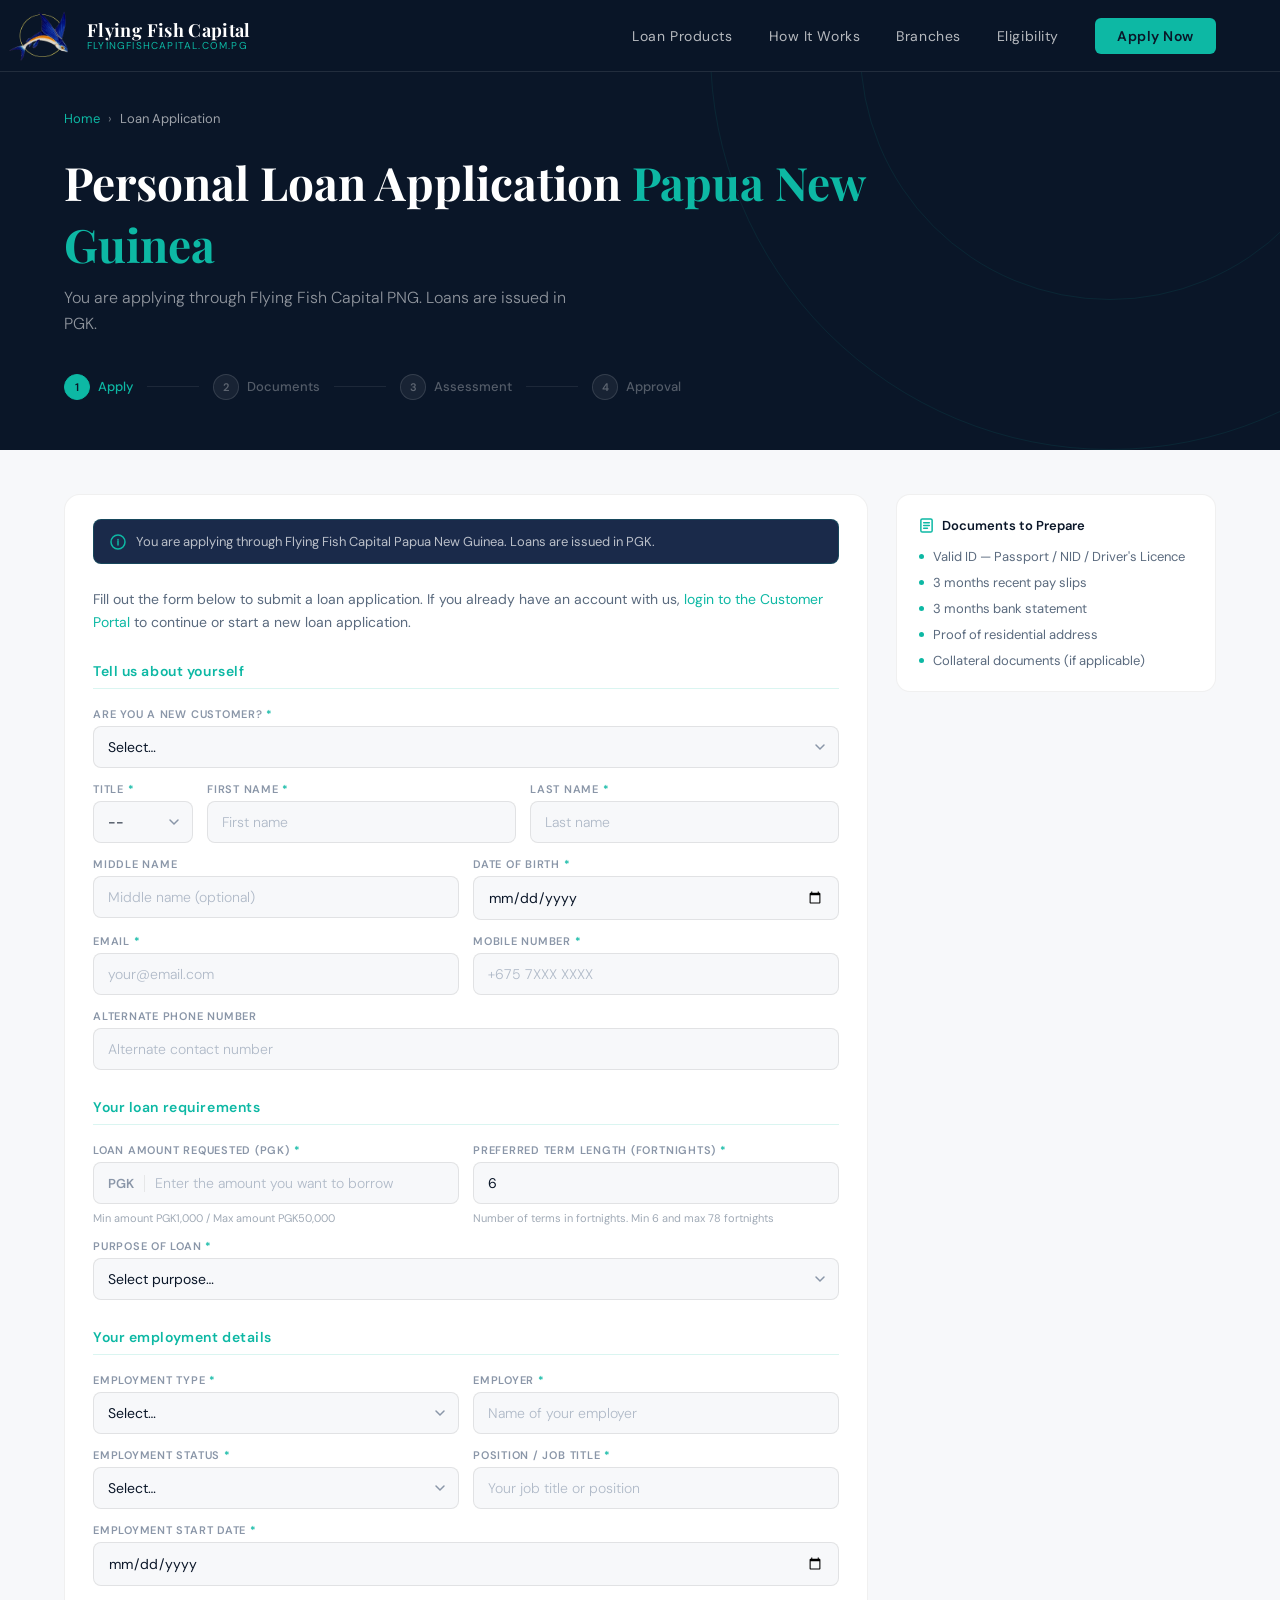
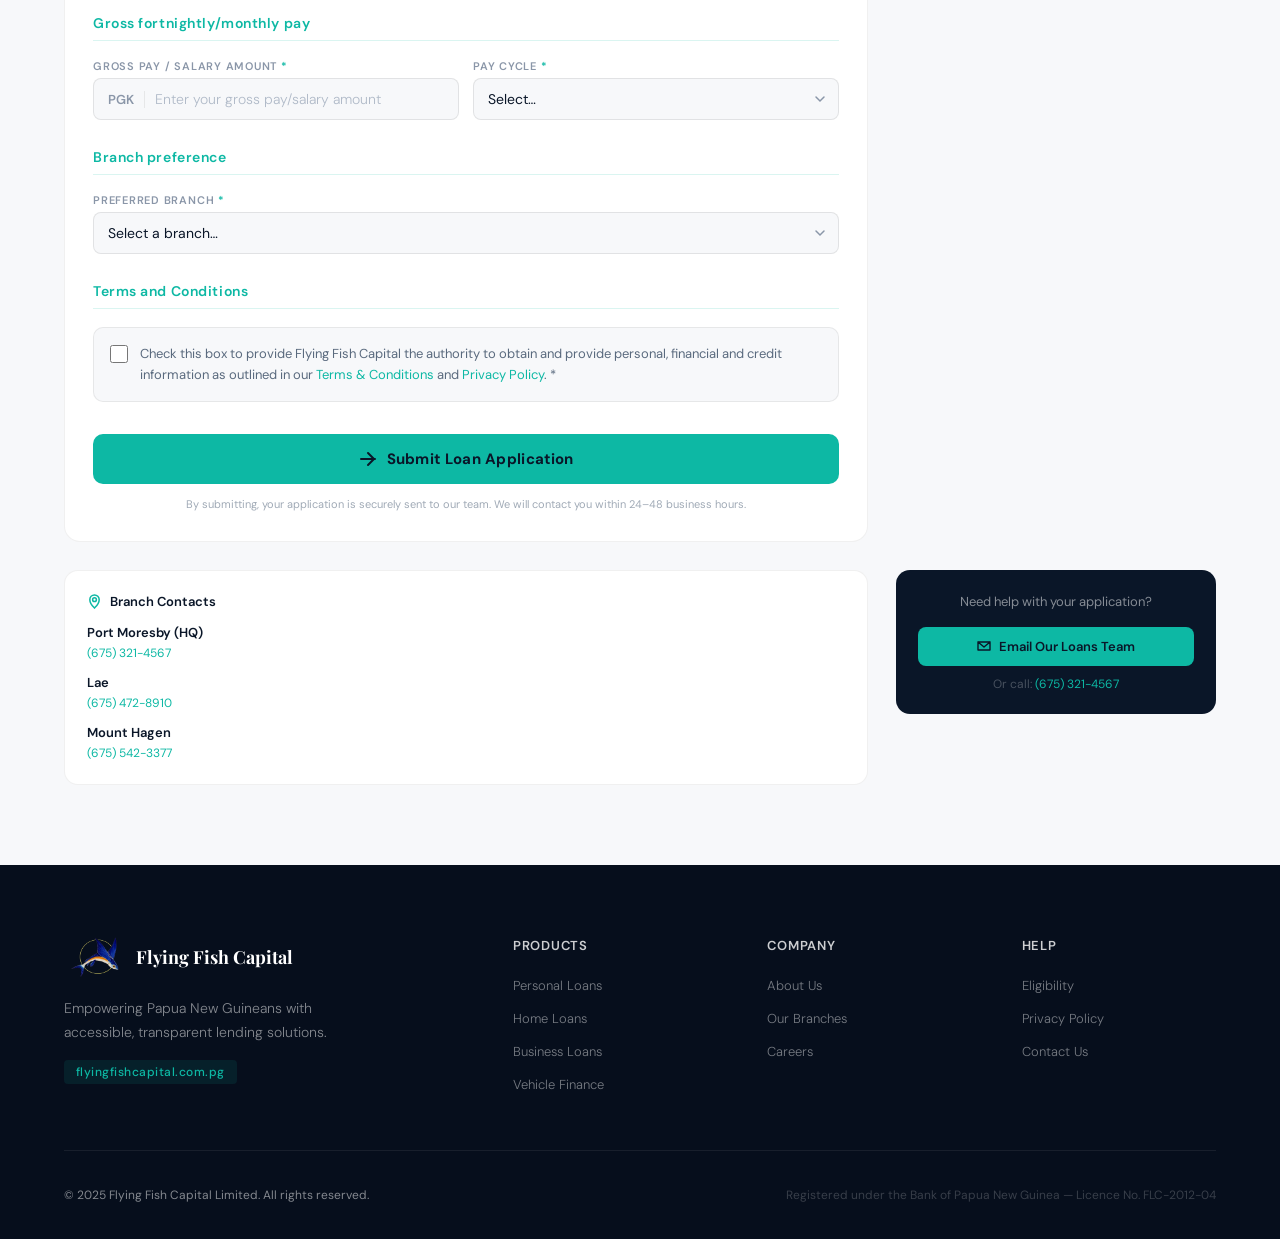
==== commit 4d13517c: "Remove Powerapps forms" ====
--- a/apply.html
+++ b/apply.html
@@ -537,80 +537,7 @@
 
       </form>
     </div><!-- /form-card -->
-
-    <!-- INTEGRATION DOCS -->
-    <div class="integration-card">
-      <div class="integration-header">
-        <h3>⚡ Power Automate + SharePoint / Dataverse Integration</h3>
-        <p>How to connect this form to your Microsoft 365 environment for PowerApps</p>
-      </div>
-      <div class="integration-body">
-        <div class="integration-step">
-          <div class="int-num">1</div>
-          <div class="int-text">
-            <strong>Set up your Power Automate HTTP trigger</strong>
-            <span>In Power Automate, create a new flow → "When an HTTP request is received". Copy the generated POST URL and paste it as <code>POWER_AUTOMATE_URL</code> in the script below.</span>
-          </div>
-        </div>
-        <div class="integration-step">
-          <div class="int-num">2</div>
-          <div class="int-text">
-            <strong>Add actions in Power Automate</strong>
-            <span>After the trigger: add "Create item" (SharePoint) or "Create a new row" (Dataverse). Map the JSON fields from the request body to your list/table columns.</span>
-          </div>
-        </div>
-        <div class="integration-step">
-          <div class="int-num">3</div>
-          <div class="int-text">
-            <strong>Paste your Power Automate URL into the script</strong>
-            <span>In <code>apply.html</code>, find the <code>POWER_AUTOMATE_URL</code> constant below and replace the placeholder with your actual flow URL.</span>
-            <div class="code-block">
-<span class="comment">// In the &lt;script&gt; section of apply.html:</span>
-const POWER_AUTOMATE_URL = 
-  "https://prod-XX.westus.logic.azure.com/workflows/YOUR_FLOW_URL";
-
-<span class="comment">// The form submits this JSON automatically:</span>
-{
-  "loanType": "Personal Loan",
-  "firstName": "Maria",
-  "lastName": "Kari",
-  "email": "maria@email.com",
-  "mobile": "+675 7123 4567",
-  "loanAmount": "15000",
-  "termLength": "24",
-  "loanPurpose": "School / University Fees",
-  "employer": "PNG Government",
-  "grossPay": "2500",
-  "payCycle": "Fortnightly",
-  "branch": "Port Moresby (Head Office)",
-  "submittedAt": "2025-05-26T08:00:00Z",
-  "referenceNumber": "FFC-482910"
-}
-            </div>
-          </div>
-        </div>
-        <div class="integration-step">
-          <div class="int-num">4</div>
-          <div class="int-text">
-            <strong>Build your PowerApps dashboard</strong>
-            <span>Connect PowerApps to your SharePoint list or Dataverse table. Every submission from the website will appear instantly — ready to filter, approve, or action from your app.</span>
-          </div>
-        </div>
-      </div>
-    </div>
-
   </div><!-- /main col -->
-
-  <!-- SIDEBAR -->
-  <aside class="sidebar">
-
-    <div class="pa-box">
-      <div class="pa-icon">⚡</div>
-      <div>
-        <h4>PowerApps Ready</h4>
-        <p>Submissions POST directly to Power Automate → SharePoint / Dataverse → your PowerApps dashboard.</p>
-      </div>
-    </div>
 
     <div class="sc">
       <h3><svg viewBox="0 0 16 16" fill="none" stroke="currentColor" stroke-width="1.6" stroke-linecap="round"><rect x="2" y="1" width="12" height="14" rx="1.5"/><path d="M5 5h6M5 8h6M5 11h4"/></svg>Documents to Prepare</h3>
@@ -689,7 +616,7 @@
 // Steps: Power Automate → New Flow → "When an HTTP request is received"
 //        → Copy the POST URL → paste it below
 // ════════════════════════════════════════════════════════════
-const POWER_AUTOMATE_URL = "YOUR_POWER_AUTOMATE_HTTP_TRIGGER_URL_HERE";
+const POWER_AUTOMATE_URL = "https://hook.us2.make.com/25t86sfu14ml88td7uj7f7nz68mttsdm";
 
 // Reference number generator
 function genRef() {
@@ -756,7 +683,7 @@
     grossPay:         document.getElementById('grossPay').value,
     payCycle:         document.getElementById('payCycle').value,
     branch:           document.getElementById('branch').value,
-    status:           "New Application",
+    status:           "New",
     submittedAt:      new Date().toISOString()
   };
 
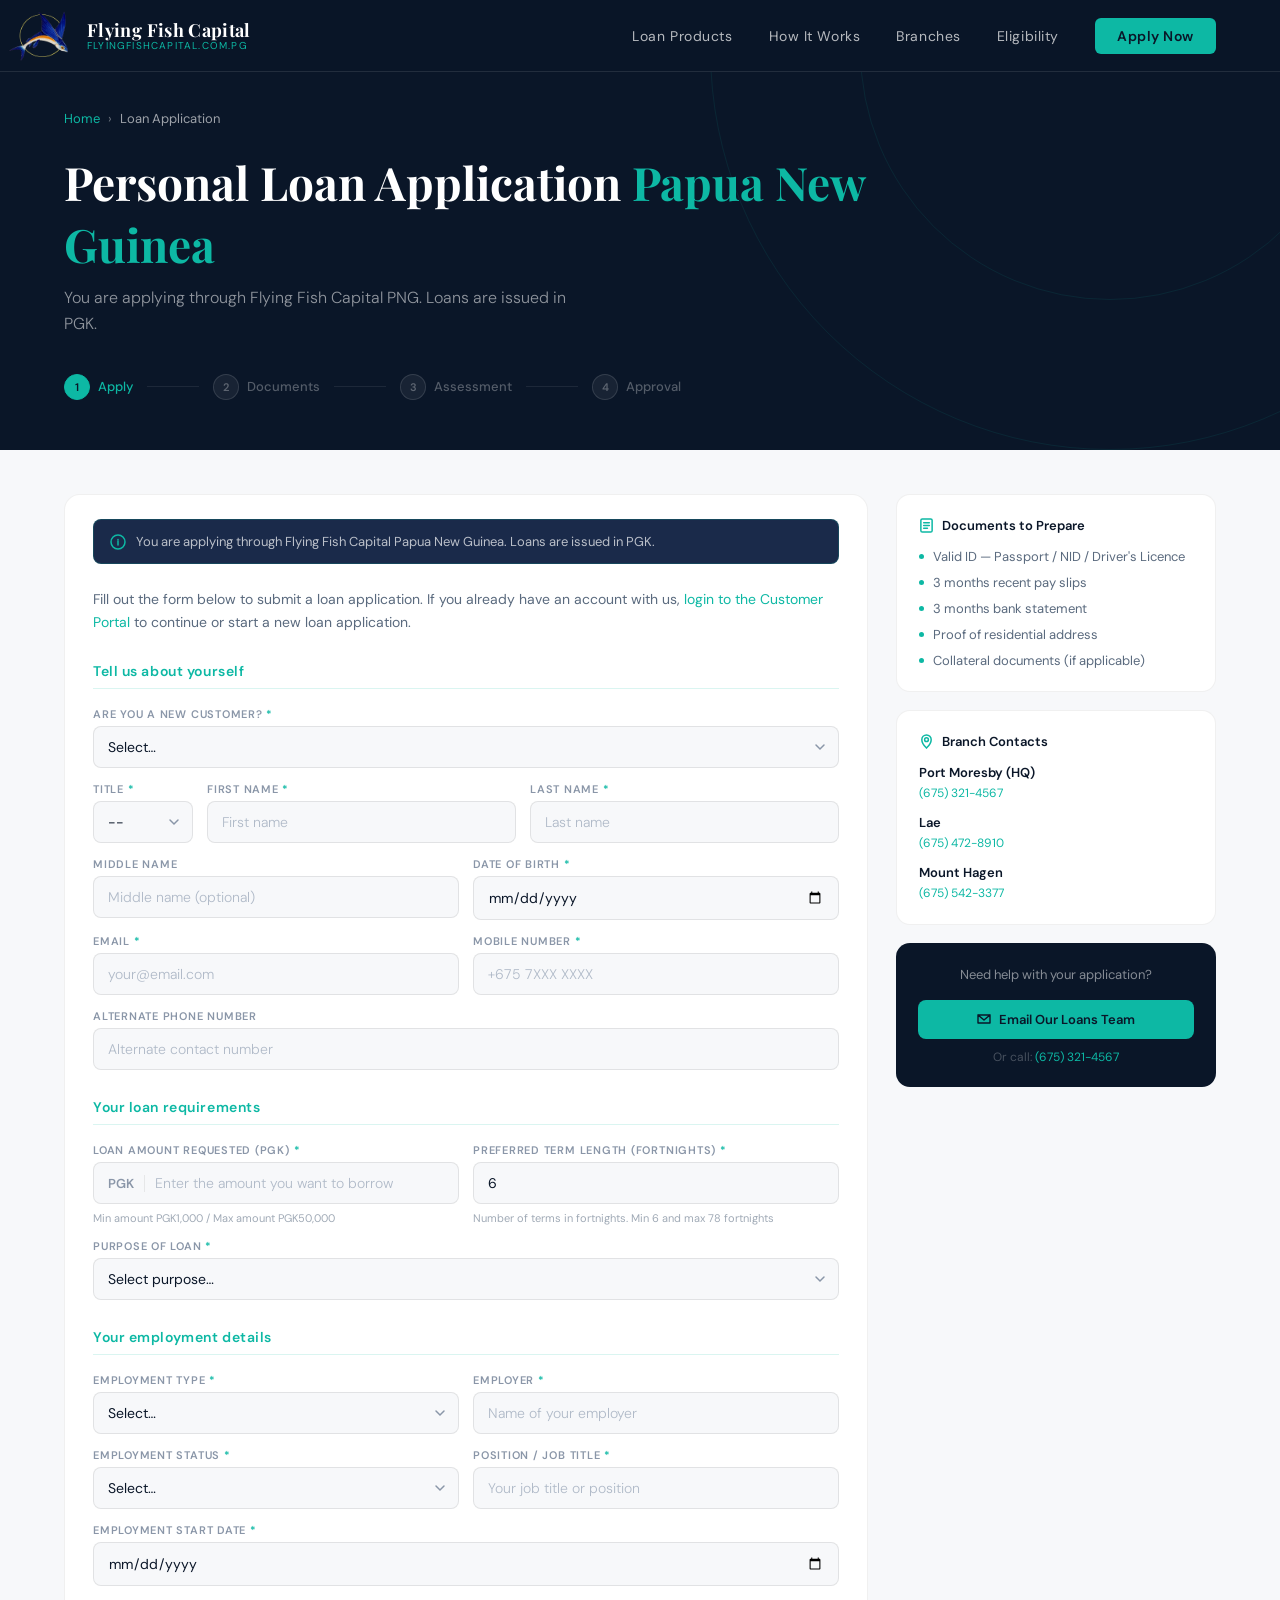
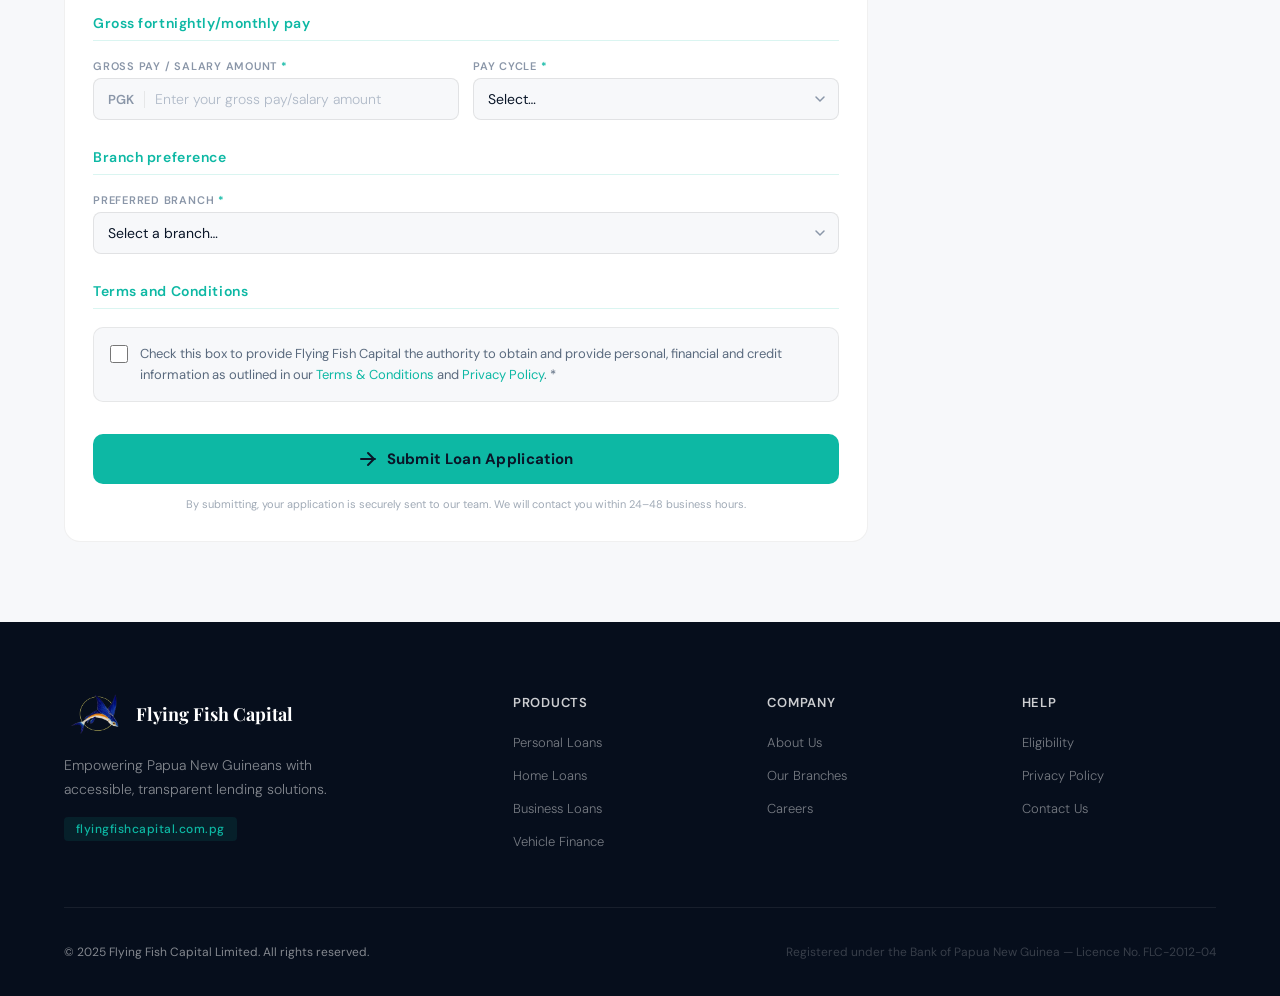
==== commit e9717531: "Added modal upon submitting application form in apply.html" ====
--- a/apply.html
+++ b/apply.html
@@ -250,6 +250,47 @@
     .form-footer { padding:0 16px 20px; }
     .info-banner { margin:16px 16px 0; }
   }
+
+/* Success Modal */
+#successModal {
+  display: none;
+  position: fixed;
+  inset: 0;
+  background: rgba(0,0,0,0.6);
+  z-index: 9999;
+  align-items: center;
+  justify-content: center;
+}
+#successModal.active { display: flex; }
+.modal-box {
+  background: #fff;
+  border-radius: 16px;
+  padding: 40px 36px;
+  max-width: 480px;
+  width: 90%;
+  text-align: center;
+  box-shadow: 0 20px 60px rgba(0,0,0,0.3);
+}
+.modal-icon {
+  width: 72px; height: 72px;
+  background: #e8f8f2;
+  border-radius: 50%;
+  display: flex; align-items: center; justify-content: center;
+  margin: 0 auto 20px;
+  font-size: 36px;
+}
+.modal-title { font-size: 22px; font-weight: 700; color: #0d4a6b; margin-bottom: 8px; }
+.modal-ref { font-size: 13px; color: #888; margin-bottom: 6px; }
+.modal-ref span { font-weight: 700; color: #1d9e75; font-size: 15px; }
+.modal-msg { font-size: 14px; color: #555; line-height: 1.6; margin-bottom: 28px; }
+.modal-btn {
+  background: #1d9e75; color: #fff; border: none;
+  padding: 14px 32px; border-radius: 8px;
+  font-size: 15px; font-weight: 600; cursor: pointer;
+  width: 100%;
+}
+.modal-btn:hover { background: #179165; }
+
 </style>
 </head>
 <body>
@@ -537,7 +578,14 @@
 
       </form>
     </div><!-- /form-card -->
+
+
+
   </div><!-- /main col -->
+
+  <!-- SIDEBAR -->
+  <aside class="sidebar">
+
 
     <div class="sc">
       <h3><svg viewBox="0 0 16 16" fill="none" stroke="currentColor" stroke-width="1.6" stroke-linecap="round"><rect x="2" y="1" width="12" height="14" rx="1.5"/><path d="M5 5h6M5 8h6M5 11h4"/></svg>Documents to Prepare</h3>
@@ -683,7 +731,7 @@
     grossPay:         document.getElementById('grossPay').value,
     payCycle:         document.getElementById('payCycle').value,
     branch:           document.getElementById('branch').value,
-    status:           "New",
+    status:           "New Application",
     submittedAt:      new Date().toISOString()
   };
 
@@ -691,38 +739,39 @@
   document.getElementById('loadingOverlay').classList.add('active');
   document.getElementById('submitBtn').disabled = true;
 
-  try {
-    // POST to Power Automate (if URL is configured)
-    if (POWER_AUTOMATE_URL !== "YOUR_POWER_AUTOMATE_HTTP_TRIGGER_URL_HERE") {
-      await fetch(POWER_AUTOMATE_URL, {
-        method: 'POST',
-        headers: { 'Content-Type': 'application/json' },
-        body: JSON.stringify(payload)
-      });
-    } else {
-      // Demo mode — simulate network delay
-      await new Promise(r => setTimeout(r, 1800));
-      console.log('Demo mode — payload that would be sent:', payload);
-    }
-
-    // Show success
-    document.getElementById('loadingOverlay').classList.remove('active');
-    document.getElementById('refNumber').textContent = refNumber;
-    document.getElementById('loanForm').querySelector('.info-banner').style.display = 'none';
-    document.getElementById('loanForm').querySelector('.form-body').style.display = 'none';
-    document.getElementById('loanForm').querySelector('.form-footer').style.display = 'none';
-    document.getElementById('formError').style.display = 'none';
-    document.getElementById('successState').style.display = 'block';
-    window.scrollTo({ top: 0, behavior: 'smooth' });
-
-  } catch (err) {
-    document.getElementById('loadingOverlay').classList.remove('active');
-    document.getElementById('submitBtn').disabled = false;
-    errEl.textContent = 'There was a problem submitting your application. Please try again or call us directly.';
-    errEl.style.display = 'block';
-    console.error(err);
-  }
+  // Fire and forget — ignore CORS/response errors
+  if (POWER_AUTOMATE_URL !== "YOUR_POWER_AUTOMATE_HTTP_TRIGGER_URL_HERE") {
+    fetch(POWER_AUTOMATE_URL, {
+      method: 'POST',
+      headers: { 'Content-Type': 'application/json' },
+      body: JSON.stringify(payload)
+    }).catch(() => {});
+  } else {
+    console.log('Demo mode — payload:', payload);
+  }
+
+  // Always show success modal
+  await new Promise(r => setTimeout(r, 1500));
+  document.getElementById('loadingOverlay').classList.remove('active');
+  document.getElementById('modalRefNumber').textContent = refNumber;
+  document.getElementById('successModal').classList.add('active');
+  window.scrollTo({ top: 0, behavior: 'smooth' });
 });
 </script>
+
+<!-- SUCCESS MODAL -->
+<div id="successModal">
+  <div class="modal-box">
+    <div class="modal-icon">✅</div>
+    <div class="modal-title">Application Submitted!</div>
+    <div class="modal-ref">Reference Number: <span id="modalRefNumber">—</span></div>
+    <div class="modal-msg">
+      Thank you! Your loan application has been securely submitted to Flying Fish Capital.<br><br>
+      Our team will review your application and contact you within <strong>24–48 business hours</strong>.
+    </div>
+    <button class="modal-btn" onclick="window.location.href='index.html'">Back to Home</button>
+  </div>
+</div>
+
 </body>
 </html>
